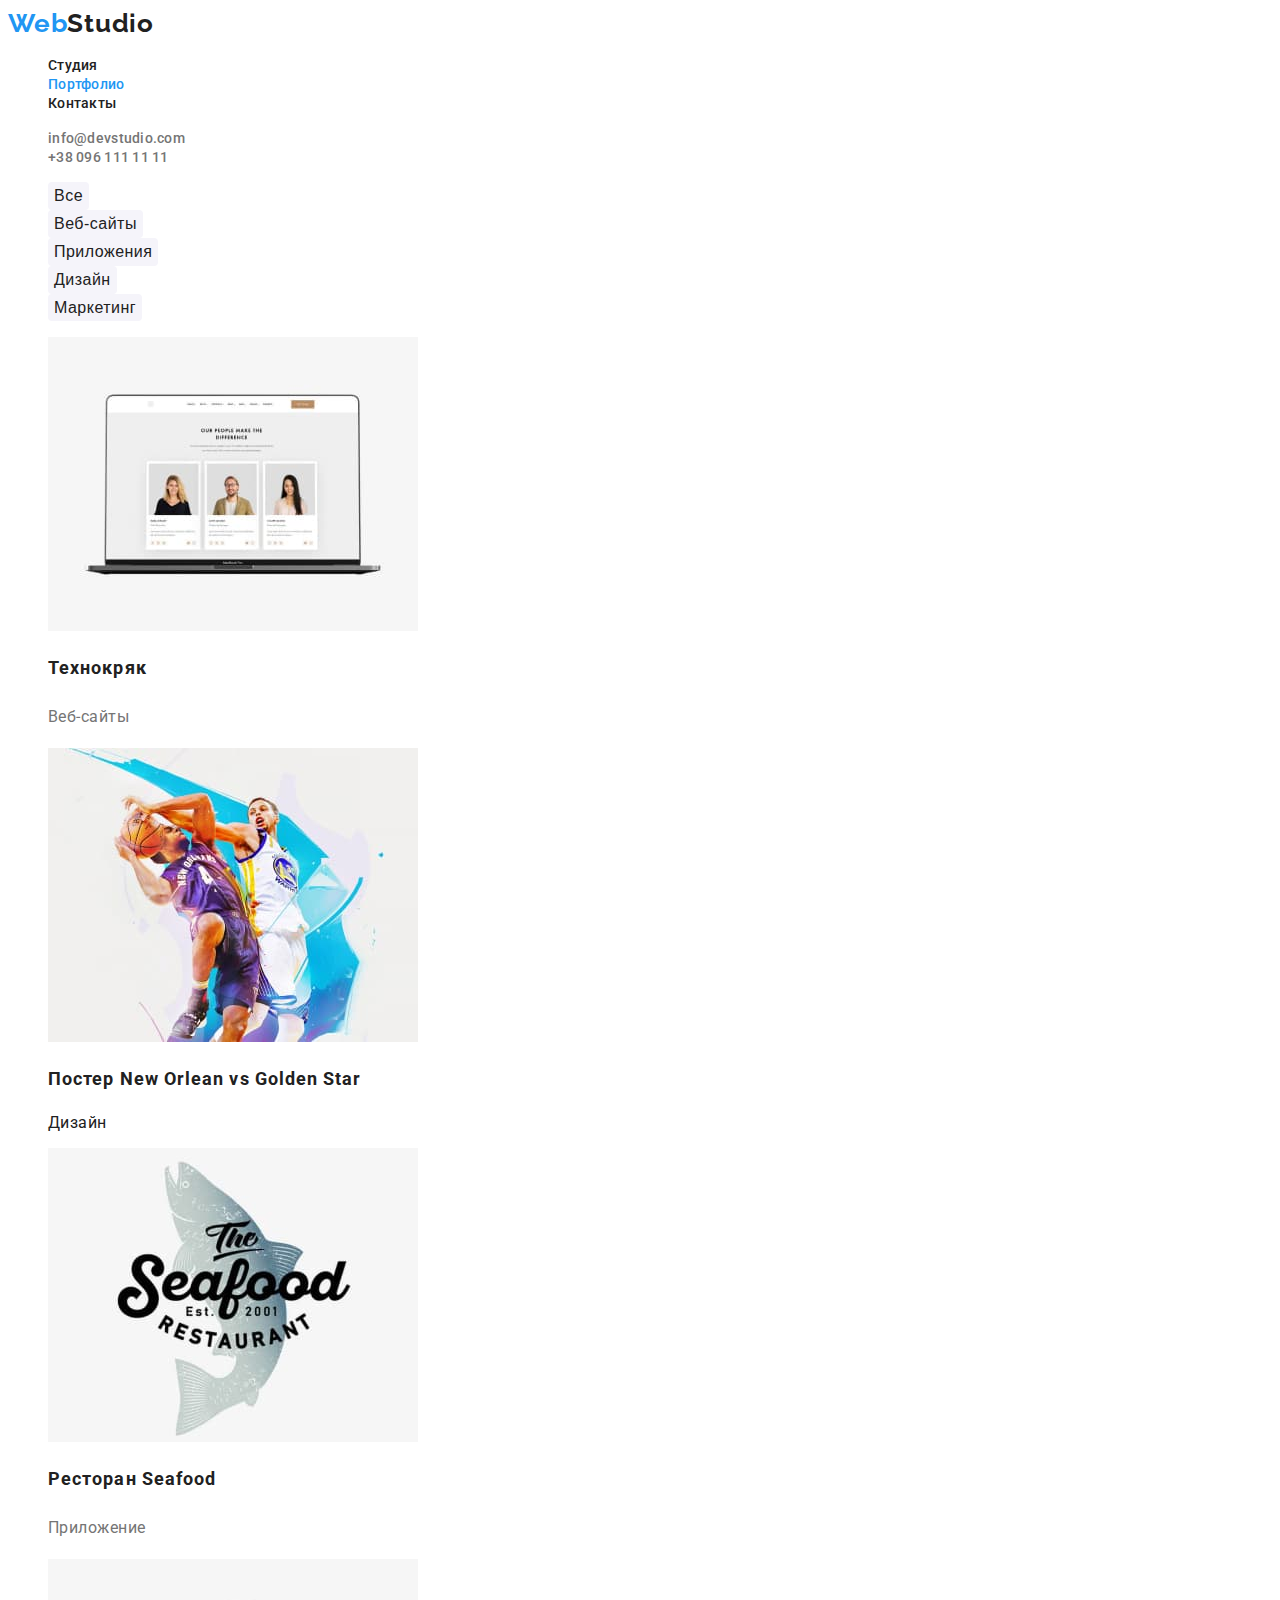
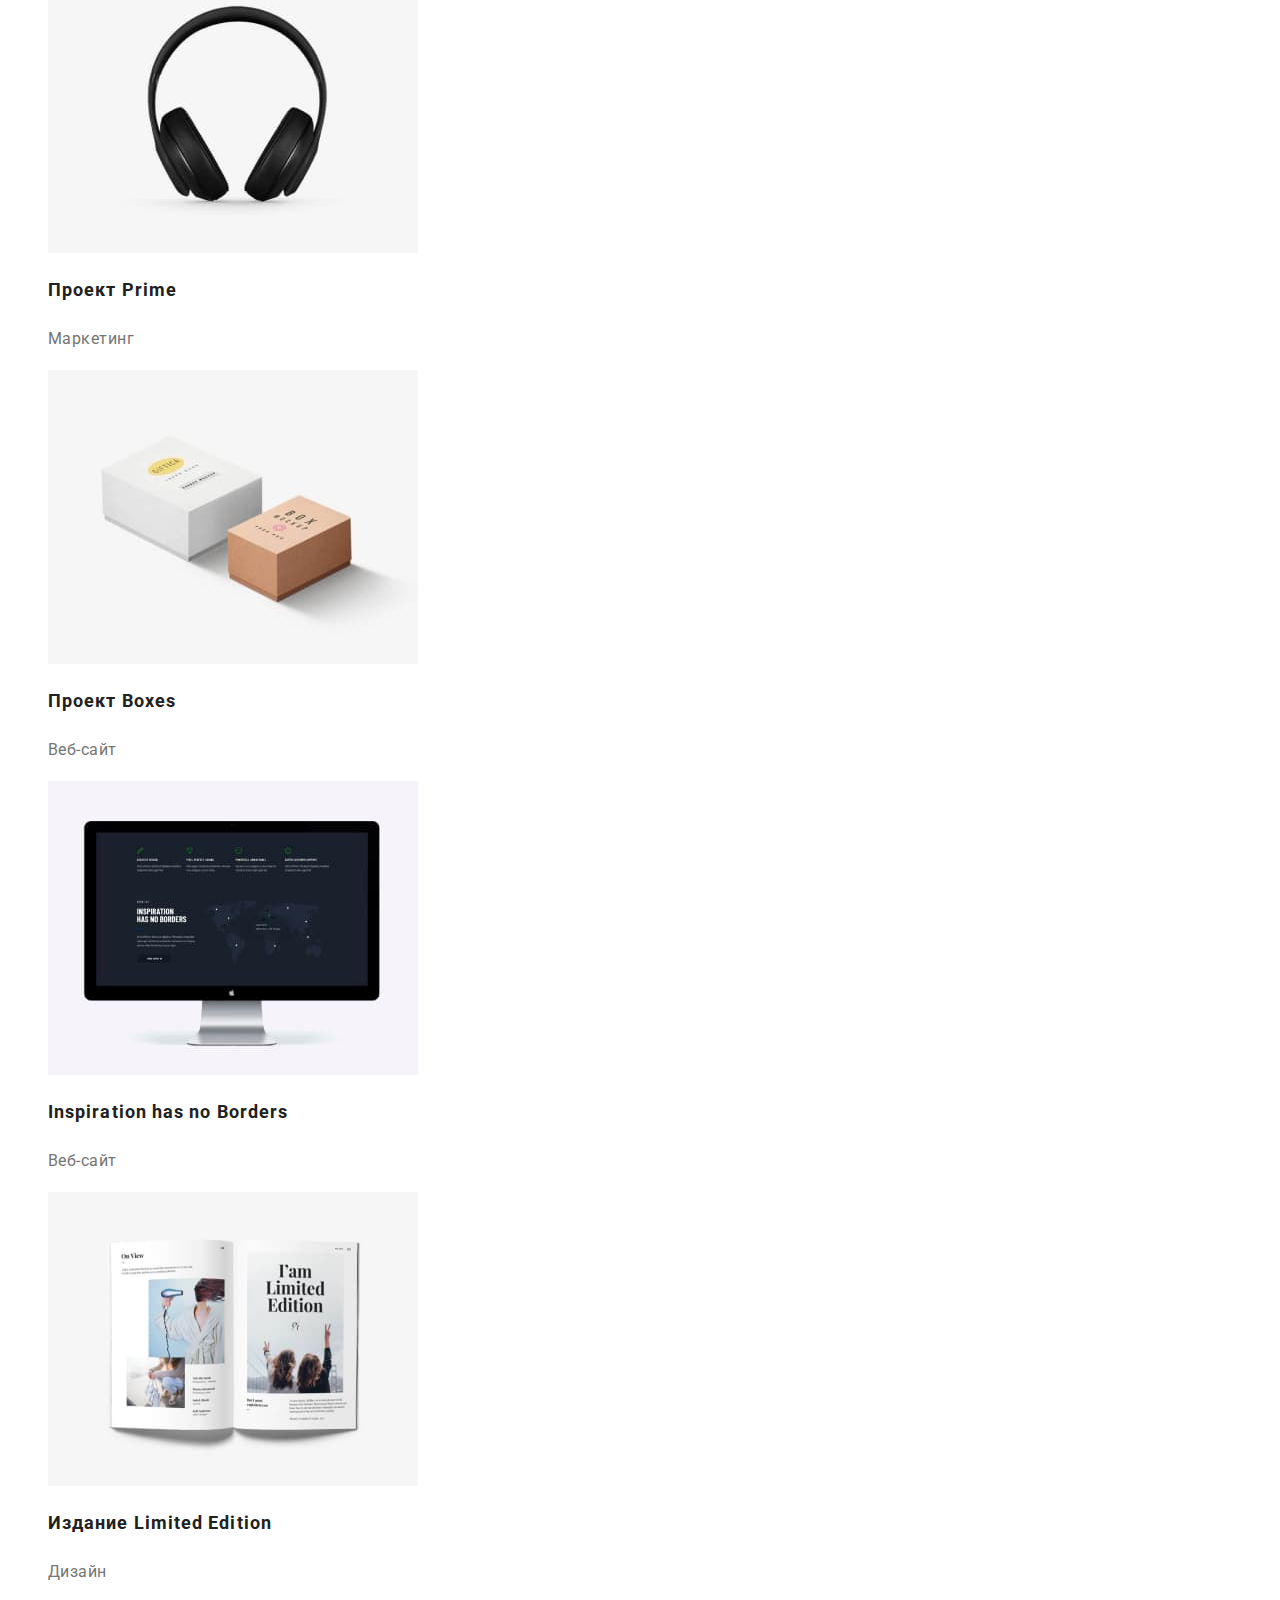
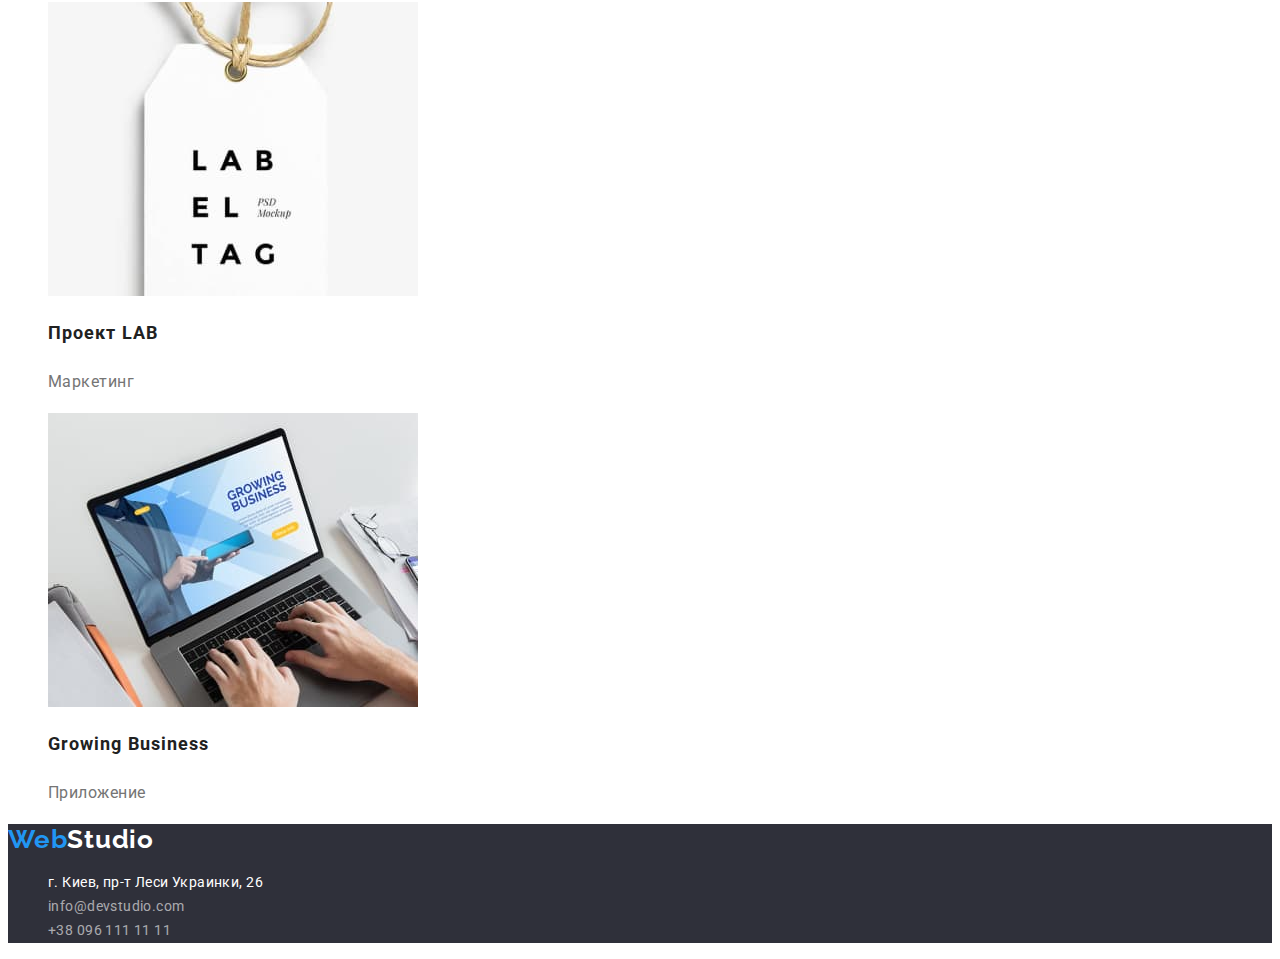
==== portfolio.html @ 868bdbf0 "made a clone" ====
<!DOCTYPE html>
<html lang="ru">
  <head>
    <meta charset="UTF-8" />
    <meta http-equiv="X-UA-Compatible" content="IE=edge" />
    <meta name="viewport" content="width=device-width, initial-scale=1.0" />
    <title>Document</title>
    <link rel="preconnect" href="https://fonts.googleapis.com" />
    <link rel="preconnect" href="https://fonts.gstatic.com" crossorigin />
    <link
      href="https://fonts.googleapis.com/css2?family=Raleway:wght@700&family=Roboto:wght@400;500;700;900&display=swap"
      rel="stylesheet"
    />
    <link rel="stylesheet" href="./css/styles.css" />
  </head>
  <body>
    <!--Шапка сайта-->
    <header class="page-header">
      <nav>
        <a href="./" class="logo" lang="en"
          >Web<span class="accent-logo">Studio</span></a
        >
        <ul class="site-nav list">
          <li>
            <a href="./" class="link">Студия</a>
          </li>
          <li>
            <a href="./portfolio.html" class="link current">Портфолио</a>
          </li>
          <li>
            <a href="./" class="link">Контакты</a>
          </li>
        </ul>
      </nav>
      <ul class="list contact-details">
        <li>
          <a href="maito:info@devstudio.com" class="link">info@devstudio.com</a>
        </li>
        <li>
          <a href="tel:+380961111111" class="link">+38 096 111 11 11</a>
        </li>
      </ul>
    </header>
    <main>
      <!-- Фильтр -->
      <section class="projects">
        <h1 class="visually-hidden">Примеры наших проектов</h1>
        <ul class="filter list">
          <li><button type="button" class="button-filter">Все</button></li>
          <li>
            <button type="button" class="button-filter">Веб-сайты</button>
          </li>
          <li>
            <button type="button" class="button-filter">Приложения</button>
          </li>
          <li><button type="button" class="button-filter">Дизайн</button></li>
          <li>
            <button type="button" class="button-filter">Маркетинг</button>
          </li>
        </ul>
        <!-- Пример проектов -->
        <ul class="sample-projects list">
          <li>
            <img
              src="./images/img7.jpg"
              alt="Технокряк"
              width="370"
              height="294"
            />
            <h2 class="title-projects">Технокряк</h2>
            <p class="all-sites">Веб-сайты</p>
          </li>
          <li>
            <img
              src="./images/img8.jpg"
              alt="Постер New Orlean vs Golden Star"
              width="370"
              height="294"
            />
            <h2 class="title-projects">Постер New Orlean vs Golden Star</h2>
            <p class="all-sitest">Дизайн</p>
          </li>
          <li>
            <img
              src="./images/img9.jpg"
              alt="Ресторан Seafood"
              width="370"
              height="294"
            />
            <h2 class="title-projects">Ресторан Seafood</h2>
            <p class="all-sites">Приложение</p>
          </li>
          <li>
            <img
              src="./images/img10.jpg"
              alt="Проект Prime"
              width="370"
              height="294"
            />
            <h2 class="title-projects">Проект Prime</h2>
            <p class="all-sites">Маркетинг</p>
          </li>
          <li>
            <img
              src="./images/img11.jpg"
              alt="Проект Boxes"
              width="370"
              height="294"
            />
            <h2 class="title-projects">Проект Boxes</h2>
            <p class="all-sites">Веб-сайт</p>
          </li>
          <li>
            <img
              src="./images/img12.jpg"
              alt="Inspiration has no Borders"
              width="370"
              height="294"
            />
            <h2 class="title-projects">Inspiration has no Borders</h2>
            <p class="all-sites">Веб-сайт</p>
          </li>
          <li>
            <img
              src="./images/img13.jpg"
              alt="Издание Limited Edition"
              width="370"
              height="294"
            />
            <h2 class="title-projects">Издание Limited Edition</h2>
            <p class="all-sites">Дизайн</p>
          </li>
          <li>
            <img
              src="./images/img14.jpg"
              alt="Проект LAB"
              width="370"
              height="294"
            />
            <h2 class="title-projects">Проект LAB</h2>
            <p class="all-sites">Маркетинг</p>
          </li>
          <li>
            <img
              src="./images/img15.jpg"
              alt="Growing Business"
              width="370"
              height="294"
            />
            <h2 class="title-projects">Growing Business</h2>
            <p class="all-sites">Приложение</p>
          </li>
        </ul>
      </section>
    </main>
    <!--Подвал страницы-->
    <footer class="footer">
      <a href="./" class="logo" lang="en"
        >Web<span class="footer-logo">Studio</span></a
      >
      <address>
        <ul class="list">
          <li class="address-footer">г. Киев, пр-т Леси Украинки, 26</li>
          <li>
            <a class="link contact-footer" href="maito:info@devstudio.com"
              >info@devstudio.com</a
            >
          </li>
          <li>
            <a class="link contact-footer" href="tel:+380961111111"
              >+38 096 111 11 11</a
            >
          </li>
        </ul>
      </address>
    </footer>
  </body>
</html>
---- css/styles.css ----
:root {
  --title-text-color: #212121;
  --primary-text-color: #757575;
  --accent-color: #2196f3;
  --primary-white-color: #ffffff;
  --second-background-color: #f5f4fa;
  --hero-footer-color: #2f303a;
  --button-primary-focus: #188ce8
}

body {
  background-color: var(--primary-white-color);
  color: var(--title-text-color);
  font: optional; 14px;

  font-family: Roboto, sans-serif;
  letter-spacing: 0.03em;
}

.list {
  list-style: none;
}

.link {
  text-decoration: none;
}
/* logo */

.logo {
  text-decoration: none;
  font-family: Raleway, sans-serif;
  font-weight: 700;
  font-size: 26px;
  line-height: 1.19;
  letter-spacing: 0.03em;
  color: var(--accent-color);
}

.accent-logo {
  color: var(--title-text-color);
}

.footer-logo {
  color: var(--primary-white-color);
}

/* site-nav */

.site-nav .link {
  color: var(--title-text-color);
  font-weight: 500;
  font-size: 14px;
  line-height: 1.14;
  letter-spacing: 0.02em;
}
.site-nav .link:hover,
.site-nav .link:focus {
  color: var(--accent-color);
}
.site-nav .link.current {
  color: var(--accent-color);
}

.contact-details .link {
  color: var(--primary-text-color);
  font-weight: 500;
  font-size: 14px;
  line-height: 1.14;
  letter-spacing: 0.02em;
}

.contact-details .link:hover,
.contact-details .link:focus {
  color: var(--accent-color);
}

/* hero */

.hero {
  background-color: var(--hero-footer-color);
}


.button.primary {
  color: var(--primary-white-color);
  background-color: var(--accent-color);
  font-weight: 700;
  font-size: 16px;
  line-height: 1.87;
  letter-spacing: 0.06em;
  cursor: pointer;
  border: 0;
}

.button.primary:focus,
.button.primary:hover {
  background-color:var(--button-primary-focus);
  color:var(--primary-white-color);
}

.hero-title {
  color: var(--primary-white-color);
  font-weight: 900;
  font-size: 44px;
  line-height: 1.36;
  text-align: center;
  letter-spacing: 0.06em;
}

/* advantage */

.visually-hidden {
  position: absolute;
  width: 1px;
  height: 1px;
  padding: 0;
  margin: -1px;
  overflow: hidden;
  clip: rect(0, 0, 0, 0);
  white-space: nowrap;
  border: 0;
}

.advantage-title {
  color: var(--title-text-color);
  font-weight: 700;
  font-size: 14px;
  line-height: 1.14;
  letter-spacing: 0.03em;
}
.plain-text {
  color: var(--primary-text-color);
  font-weight: 400;
  font-size: 14px;
  line-height: 1.71;
  letter-spacing: 0.03em;
}

.profession {
  font-weight: 400;
font-size: 16px;
line-height: 1.18;
letter-spacing: 0.03em;
color:var(--primary-text-color);
}

.all-sites {
  font-weight: 400;
font-size: 16px;
line-height: 1.87;
letter-spacing: 0.03em;
color:var(--primary-text-color);
}

/* work-examples */
.work-examples {
  color: var(--title-text-color);
  font-weight: 700;
  font-size: 36px;
  line-height: 1.16;
  text-align: center;
  letter-spacing: 0.03em;
}

/* our team */

.section-team {
  background-color: var(--second-background-color);
}

.team {
  color: var(--title-text-color);
  font-weight: 700;
  font-size: 36px;
  line-height: 1.16;
  text-align: center;
  letter-spacing: 0.03em;
}

.team-title {
  color: var(--title-text-color);
  font-weight: 500;
  font-size: 16px;
  line-height: 1.18;
  letter-spacing: 0.03em;
}

/* footer */

.footer {
  background-color: var(--hero-footer-color);
}

.address-footer {
  color: var(--primary-white-color);
  font-style: normal;
  font-weight: 400;
  font-size: 14px;
  line-height: 1.71;
  letter-spacing: 0.03em;
}

.contact-footer {
  font-style: normal;
  font-weight: 400;
  font-size: 14px;
  line-height: 1.71;
  letter-spacing: 0.03em;
  color: rgba(255, 255, 255, 0.6);
}

/* portfolio.html */

/* filter */

.button-filter {
  background: var(--second-background-color);
  border-radius: 4px;
  font-weight: 500;
  font-size: 16px;
  line-height: 1.62;
  letter-spacing: 0.03em;
  color: var(--title-text-color);
  cursor: pointer;
  border: 0;
}

.button-filter:hover,
.button-filter:focus {
  background-color: var(--accent-color);
  color: var(--primary-white-color);
}

/* sample projects */

.title-projects {
  font-weight: 700;
  font-size: 18px;
  line-height: 2;
  letter-spacing: 0.06em;
  color: var(--title-text-color);
}
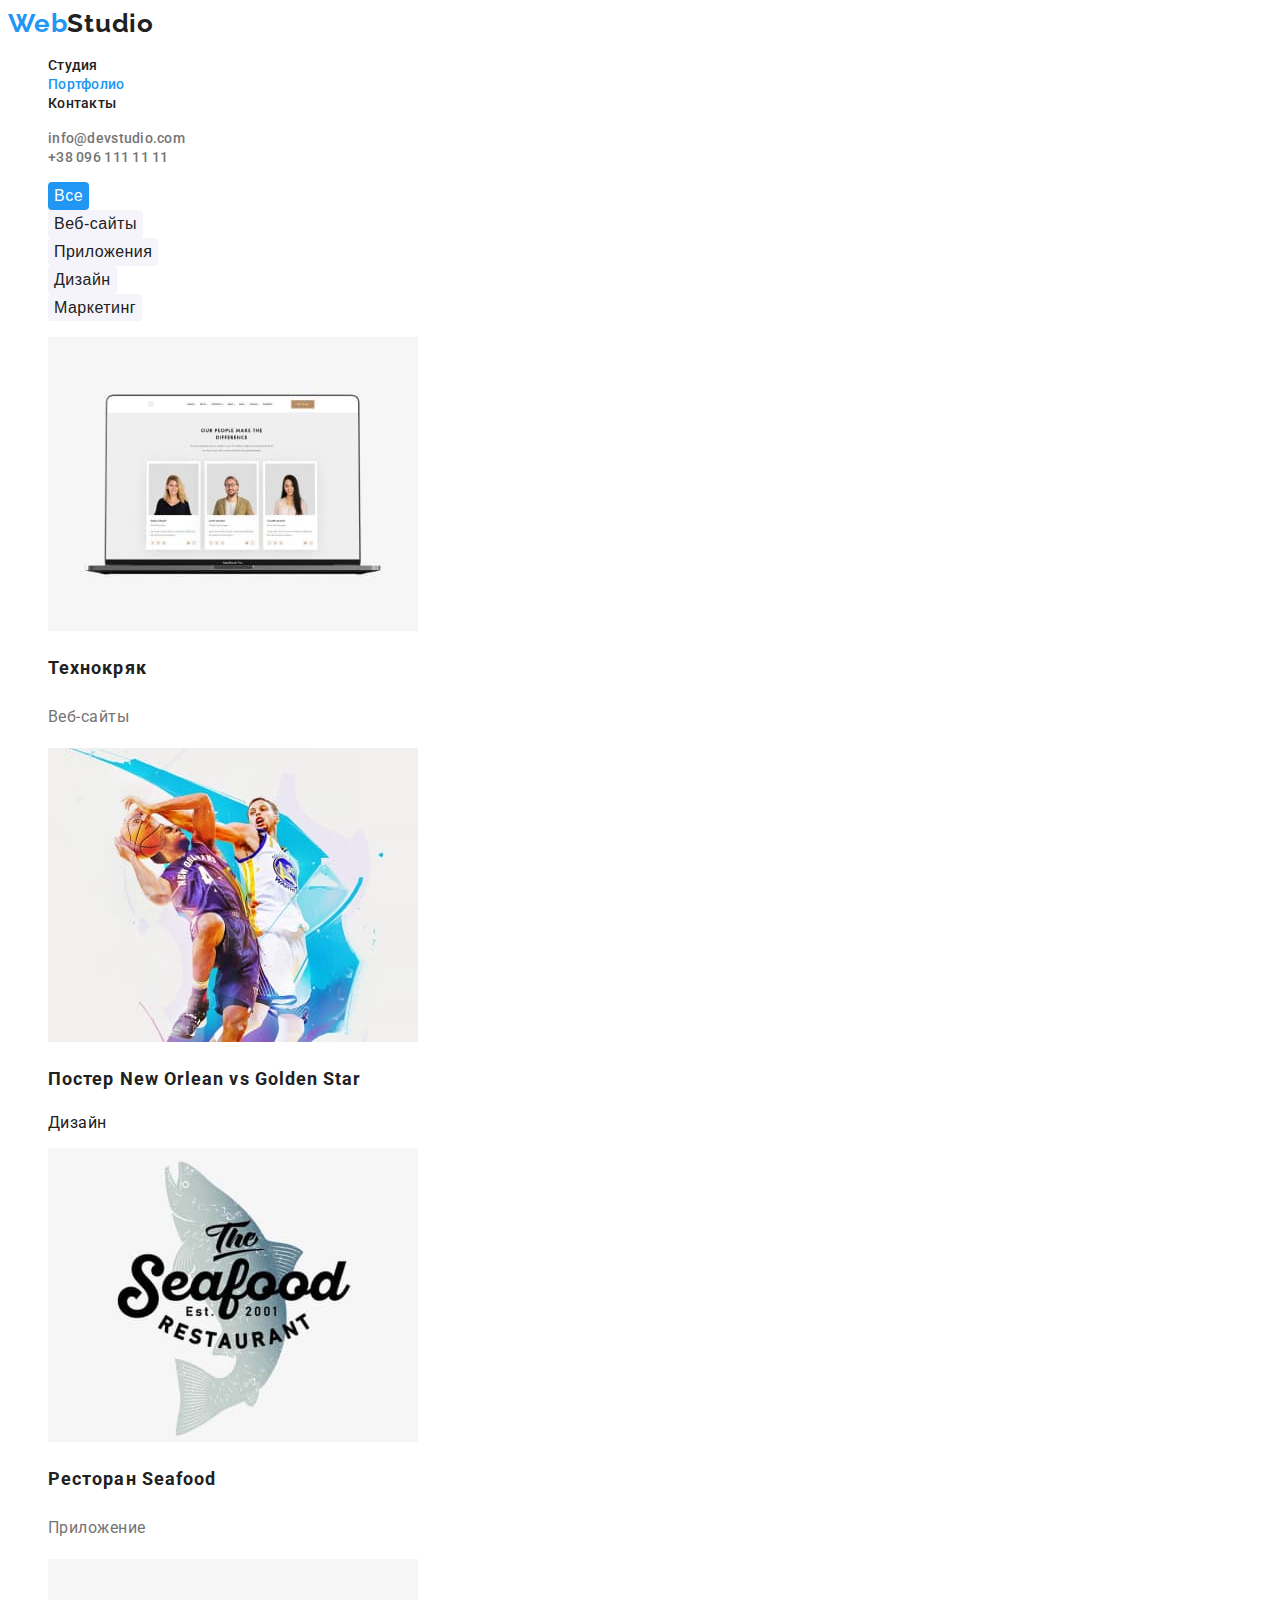
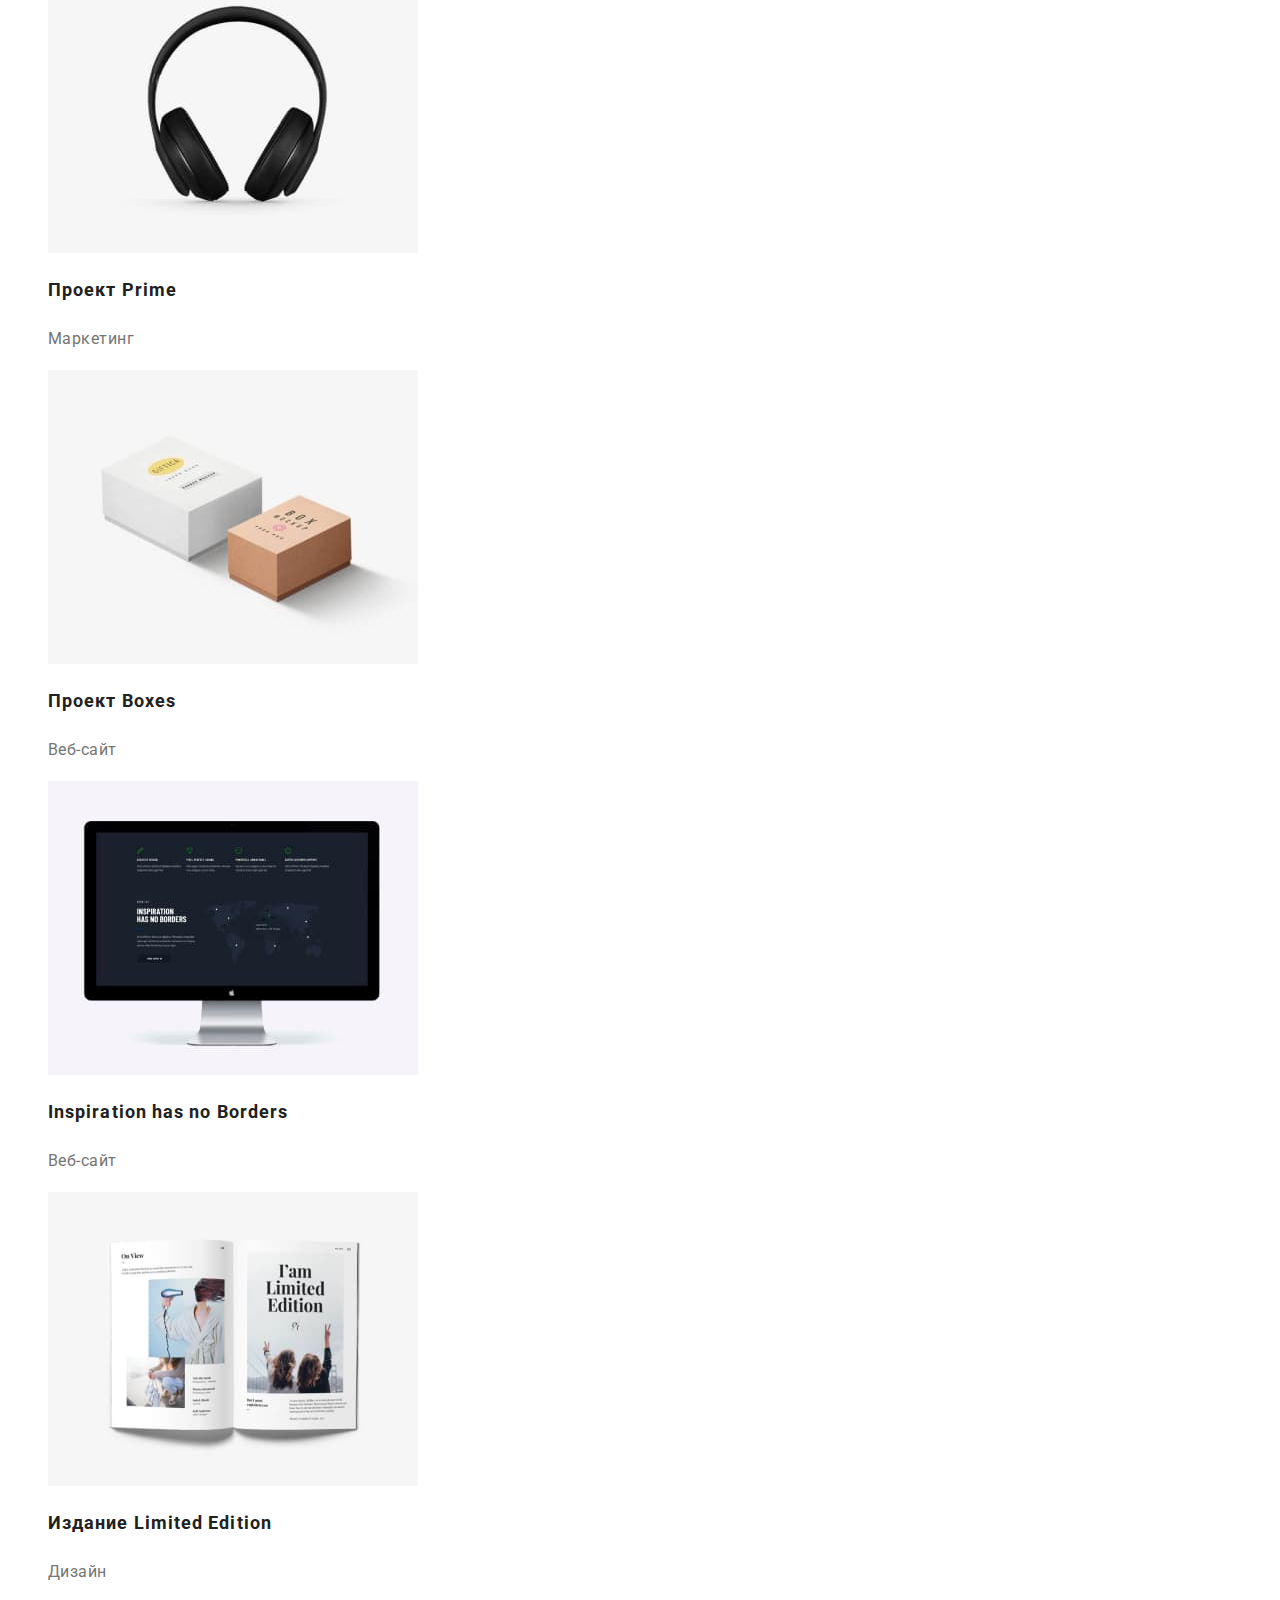
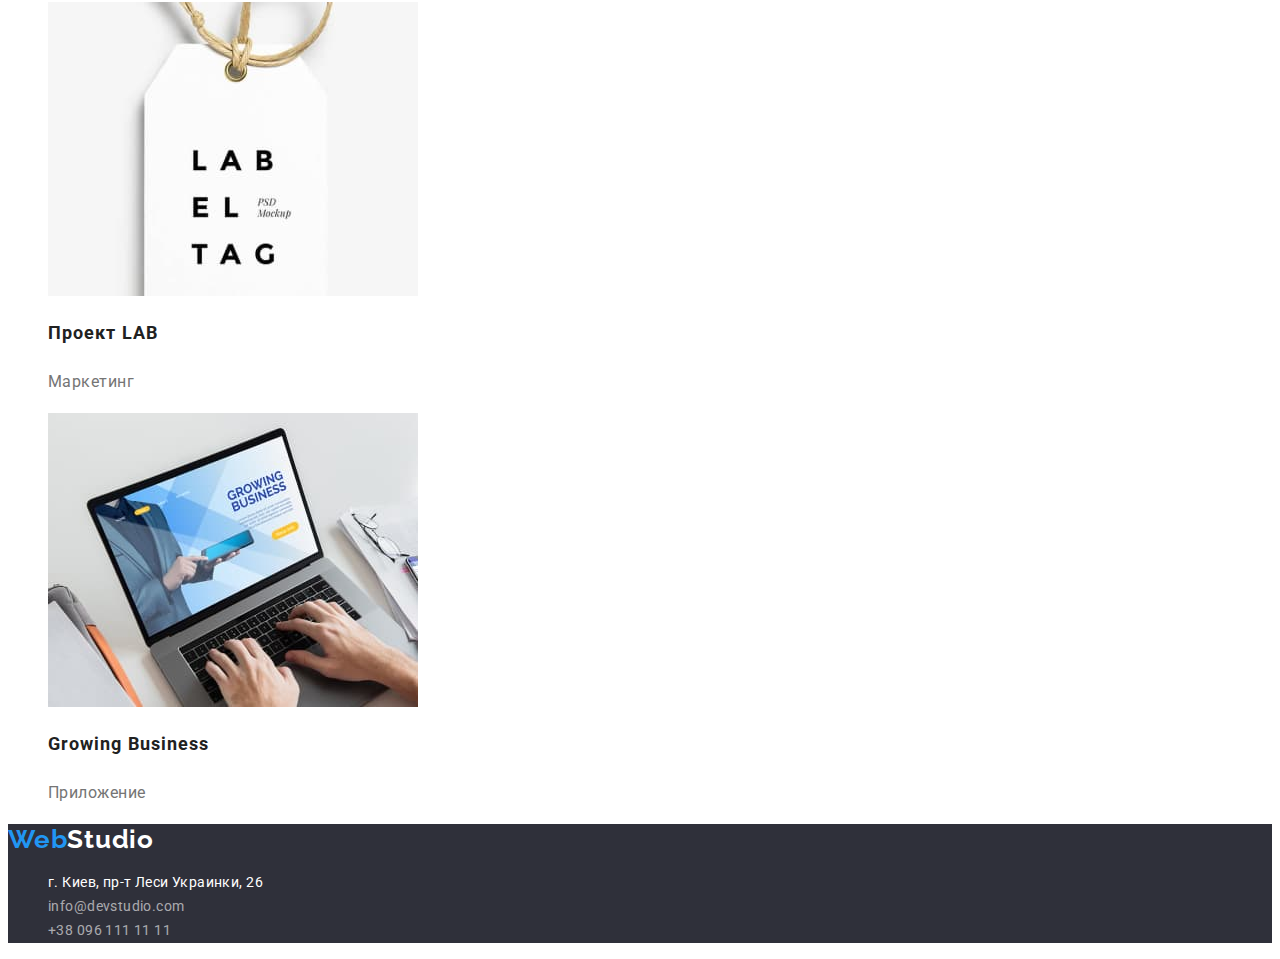
==== commit 433baa80: "added - .button-filter.current" ====
--- a/portfolio.html
+++ b/portfolio.html
@@ -46,7 +46,9 @@
       <section class="projects">
         <h1 class="visually-hidden">Примеры наших проектов</h1>
         <ul class="filter list">
-          <li><button type="button" class="button-filter">Все</button></li>
+          <li>
+            <button type="button" class="button-filter current">Все</button>
+          </li>
           <li>
             <button type="button" class="button-filter">Веб-сайты</button>
           </li>
--- a/css/styles.css
+++ b/css/styles.css
@@ -225,6 +225,7 @@
   border: 0;
 }
 
+.button-filter.current,
 .button-filter:hover,
 .button-filter:focus {
   background-color: var(--accent-color);
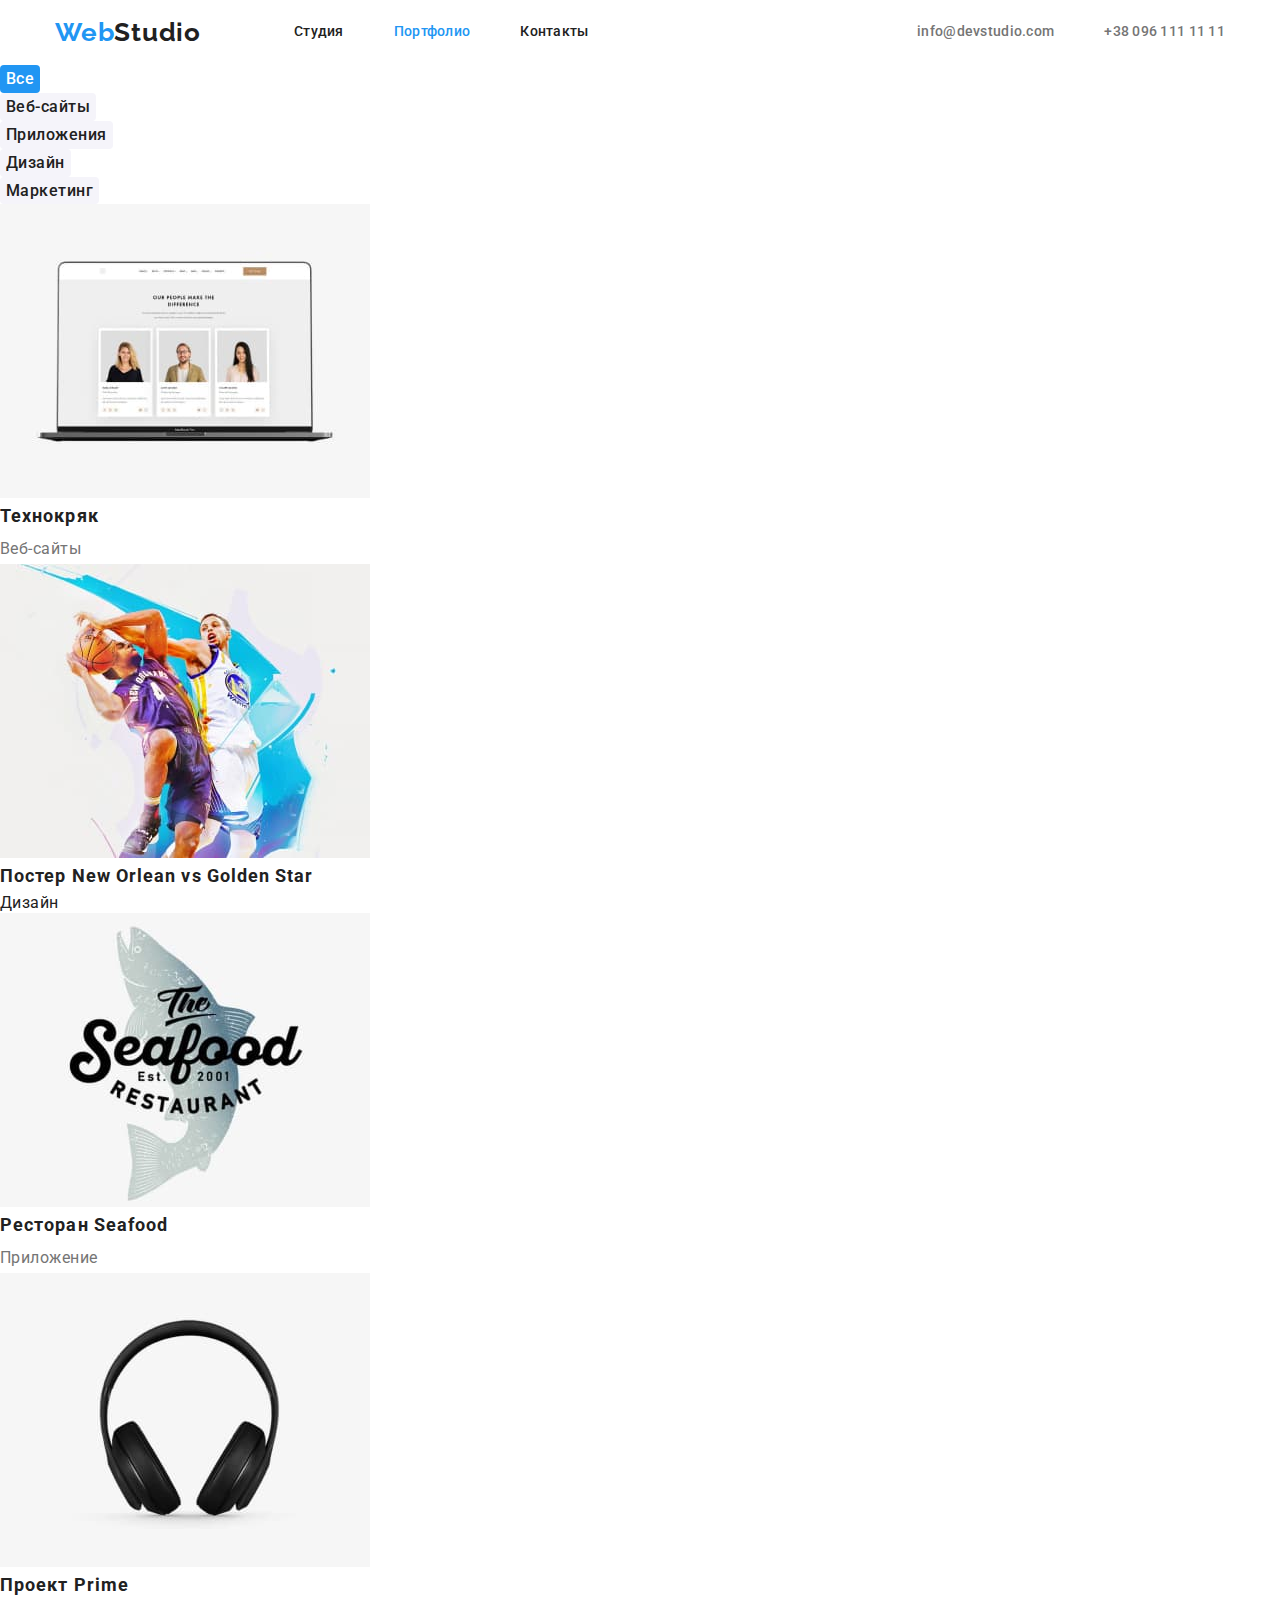
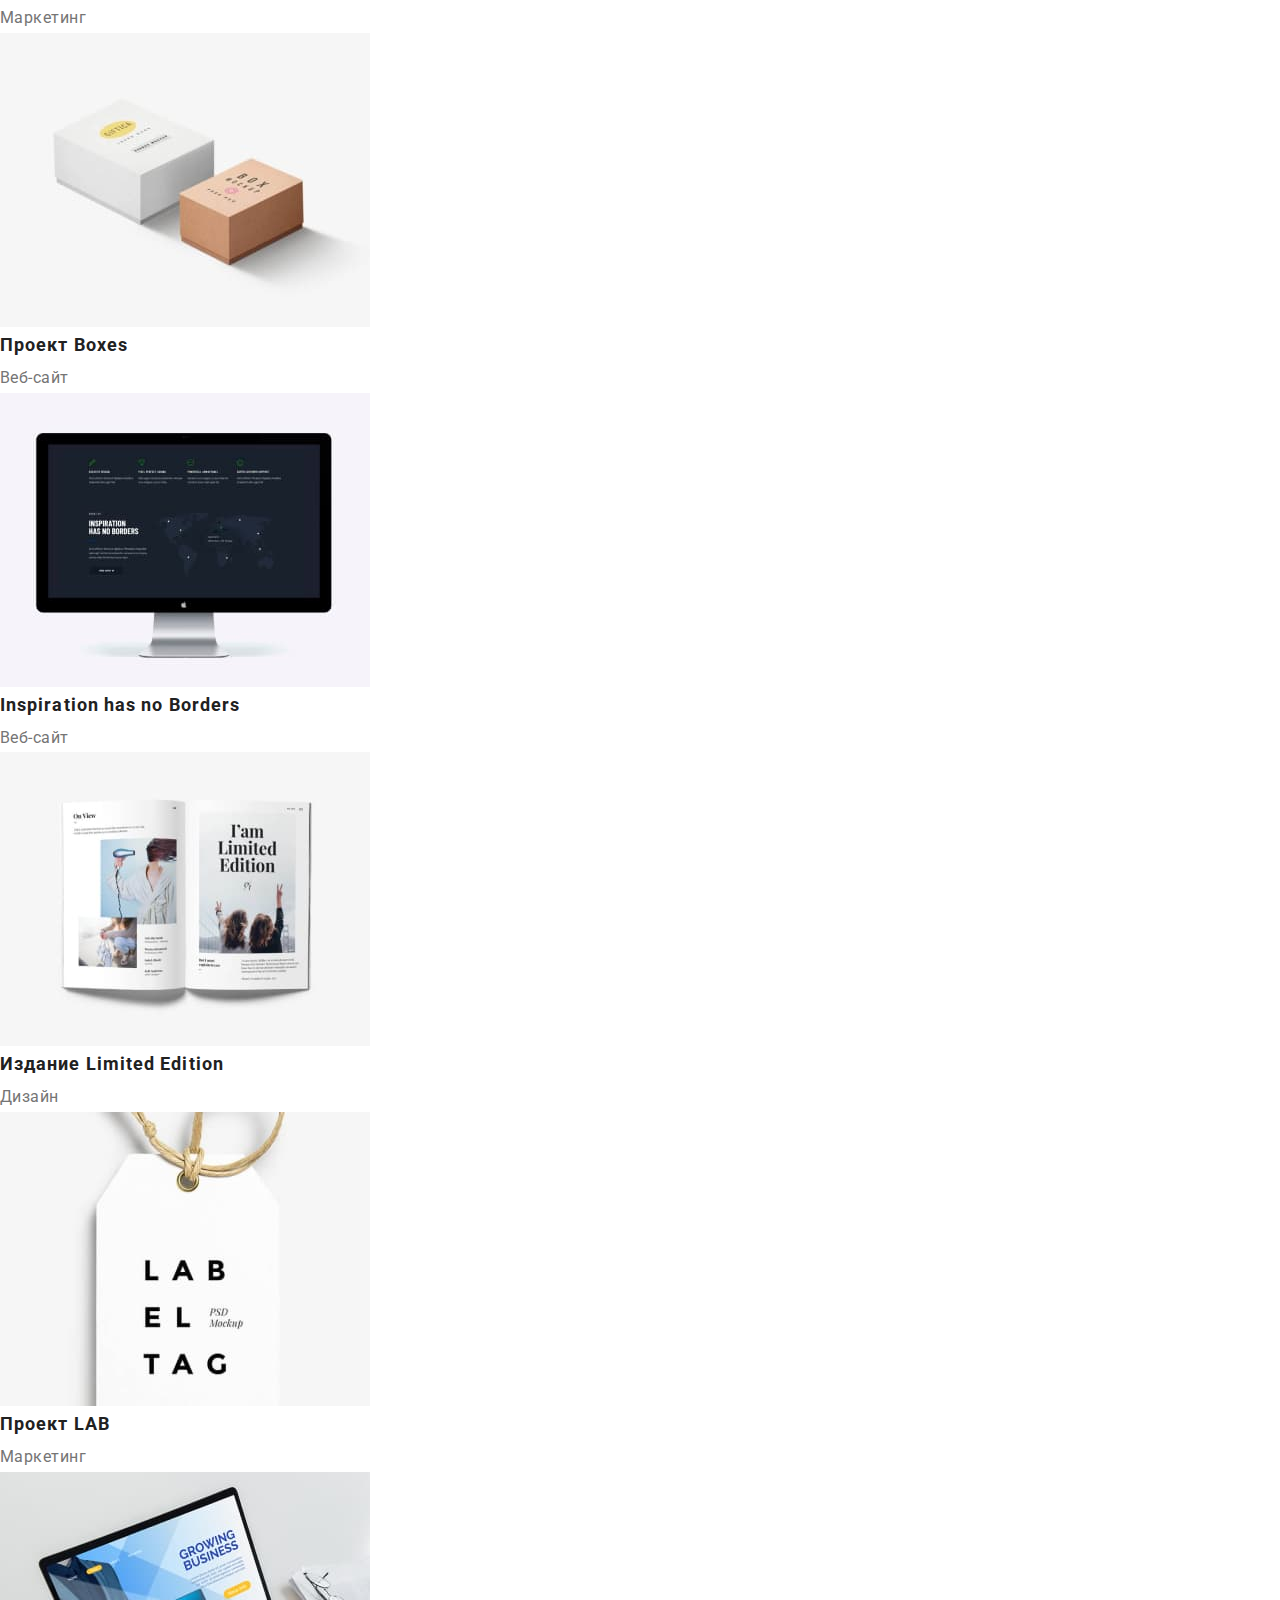
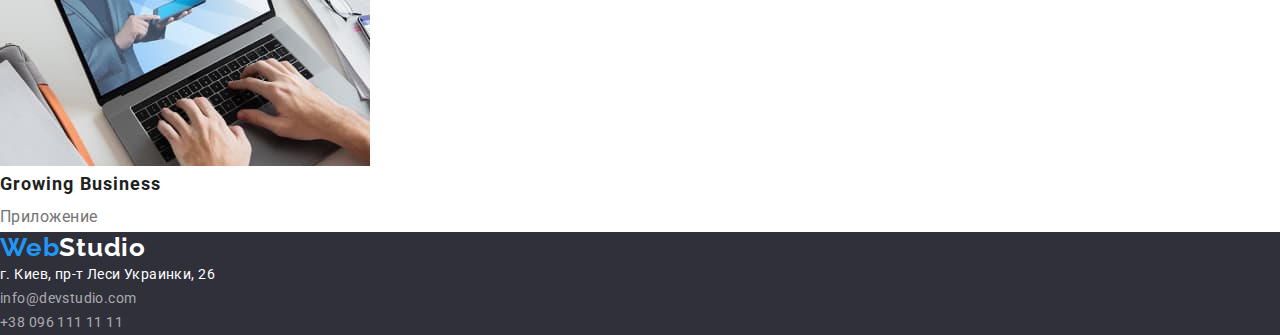
==== commit c7abd217: "making a footer" ====
--- a/portfolio.html
+++ b/portfolio.html
@@ -11,35 +11,47 @@
       href="https://fonts.googleapis.com/css2?family=Raleway:wght@700&family=Roboto:wght@400;500;700;900&display=swap"
       rel="stylesheet"
     />
+    <link
+      rel="stylesheet"
+      href="https://cdn.jsdelivr.net/npm/modern-normalize@1.1.0/modern-normalize.min.css"
+    />
     <link rel="stylesheet" href="./css/styles.css" />
   </head>
   <body>
     <!--Шапка сайта-->
     <header class="page-header">
-      <nav>
-        <a href="./" class="logo" lang="en"
-          >Web<span class="accent-logo">Studio</span></a
-        >
-        <ul class="site-nav list">
+      <div class="container page-header-container">
+        <nav class="page-nav">
+          <a href="./" class="logo" lang="en"
+            >Web<span class="accent-logo">Studio</span></a
+          >
+          <ul class="site-nav list">
+            <li class="menu-item">
+              <a class="menu-link link" href="./">Студия</a>
+            </li>
+            <li class="menu-item">
+              <a class="menu-link link current" href="./portfolio.html"
+                >Портфолио</a
+              >
+            </li>
+            <li class="menu-item">
+              <a class="menu-link link" href="./">Контакты</a>
+            </li>
+          </ul>
+        </nav>
+        <ul class="list contact-details">
           <li>
-            <a href="./" class="link">Студия</a>
+            <a class="link mail-header" href="maito:info@devstudio.com"
+              >info@devstudio.com</a
+            >
           </li>
           <li>
-            <a href="./portfolio.html" class="link current">Портфолио</a>
-          </li>
-          <li>
-            <a href="./" class="link">Контакты</a>
+            <a class="link phone-header" href="tel:+380961111111"
+              >+38 096 111 11 11</a
+            >
           </li>
         </ul>
-      </nav>
-      <ul class="list contact-details">
-        <li>
-          <a href="maito:info@devstudio.com" class="link">info@devstudio.com</a>
-        </li>
-        <li>
-          <a href="tel:+380961111111" class="link">+38 096 111 11 11</a>
-        </li>
-      </ul>
+      </div>
     </header>
     <main>
       <!-- Фильтр -->
--- a/css/styles.css
+++ b/css/styles.css
@@ -17,6 +17,22 @@
   letter-spacing: 0.03em;
 }
 
+h1, h2,
+h3, h4, p {
+  margin-top: 0;
+  margin-bottom: 0;
+}
+
+ul {
+  margin-top: 0;
+  margin-bottom: 0;
+  padding-left: 0;
+}
+
+img {
+  display: block;
+}
+
 .list {
   list-style: none;
 }
@@ -24,6 +40,20 @@
 .link {
   text-decoration: none;
 }
+
+.container {
+  width: 1200px;
+  margin-left: auto;
+  margin-right: auto;
+  padding-left: 15px;
+  padding-right: 15px;
+}
+
+.section {
+  padding-top: 94px;
+  padding-bottom: 94px;
+}
+
 /* logo */
 
 .logo {
@@ -34,6 +64,7 @@
   line-height: 1.19;
   letter-spacing: 0.03em;
   color: var(--accent-color);
+  margin-right: 93px;
 }
 
 .accent-logo {
@@ -45,6 +76,21 @@
 }
 
 /* site-nav */
+
+.page-header-container {
+display: flex;
+align-items: center;
+}
+
+.page-nav {
+  display: flex;
+  align-items: center;
+}
+
+.site-nav {
+  display: flex;
+  align-items: center;
+}
 
 .site-nav .link {
   color: var(--title-text-color);
@@ -61,6 +107,24 @@
   color: var(--accent-color);
 }
 
+.menu-link {
+padding-top: 24px;
+padding-bottom: 25px;
+padding-left: 0;
+padding-right: 0;
+display: block;
+}
+
+.menu-item:not(:last-child){
+  margin-right: 50px;
+}
+
+.contact-details {
+  display: flex;
+  align-items: center;
+  margin-left: auto;
+}
+
 .contact-details .link {
   color: var(--primary-text-color);
   font-weight: 500;
@@ -74,12 +138,32 @@
   color: var(--accent-color);
 }
 
+.mail-header {
+margin-right: 50px;
+margin-left: auto;
+padding-top: 24px;
+padding-bottom: 25px;
+padding-left: 0;
+padding-right: 0;
+display: block;
+}
+
+.phone-header {
+padding-top: 24px;
+padding-bottom: 25px;
+padding-left: 0;
+padding-right: 0;
+display: block;
+}
+
 /* hero */
 
 .hero {
   background-color: var(--hero-footer-color);
-}
-
+  max-width: 1600px;
+  padding: 200px 0;
+  margin: 0 auto;
+}
 
 .button.primary {
   color: var(--primary-white-color);
@@ -90,6 +174,10 @@
   letter-spacing: 0.06em;
   cursor: pointer;
   border: 0;
+  border-radius: 4px;
+  padding: 12px 32px;
+  display: block;
+  margin: 0 auto;
 }
 
 .button.primary:focus,
@@ -101,6 +189,9 @@
 .hero-title {
   color: var(--primary-white-color);
   font-weight: 900;
+  max-width: 696px;
+  margin: 0 auto;
+  margin-bottom: 30px;
   font-size: 44px;
   line-height: 1.36;
   text-align: center;
@@ -121,12 +212,18 @@
   border: 0;
 }
 
+.list-advantage {
+  display: flex;
+  gap: 30px;
+}
+
 .advantage-title {
   color: var(--title-text-color);
   font-weight: 700;
   font-size: 14px;
   line-height: 1.14;
   letter-spacing: 0.03em;
+  margin-bottom: 10px;
 }
 .plain-text {
   color: var(--primary-text-color);
@@ -153,6 +250,7 @@
 }
 
 /* work-examples */
+
 .work-examples {
   color: var(--title-text-color);
   font-weight: 700;
@@ -160,6 +258,12 @@
   line-height: 1.16;
   text-align: center;
   letter-spacing: 0.03em;
+  margin-bottom: 50px;
+}
+
+.list-work-examples {
+  display: flex;
+  gap: 30px;
 }
 
 /* our team */
@@ -168,6 +272,11 @@
   background-color: var(--second-background-color);
 }
 
+.list-team {
+  display: flex;
+  gap: 30px;
+}
+
 .team {
   color: var(--title-text-color);
   font-weight: 700;
@@ -175,6 +284,7 @@
   line-height: 1.16;
   text-align: center;
   letter-spacing: 0.03em;
+  margin-bottom: 50px;
 }
 
 .team-title {
@@ -183,12 +293,27 @@
   font-size: 16px;
   line-height: 1.18;
   letter-spacing: 0.03em;
+  text-align: center;
+  margin-bottom: 10px;
+  margin-top: 30px;
+}
+
+.profession {
+  margin-bottom: 30px;
+  text-align: center;
 }
 
 /* footer */
 
 .footer {
   background-color: var(--hero-footer-color);
+}
+
+.logo-footer {
+  display: block;
+  padding-top: 60px;
+  margin-bottom: 20px;
+  width: 145px;
 }
 
 .address-footer {
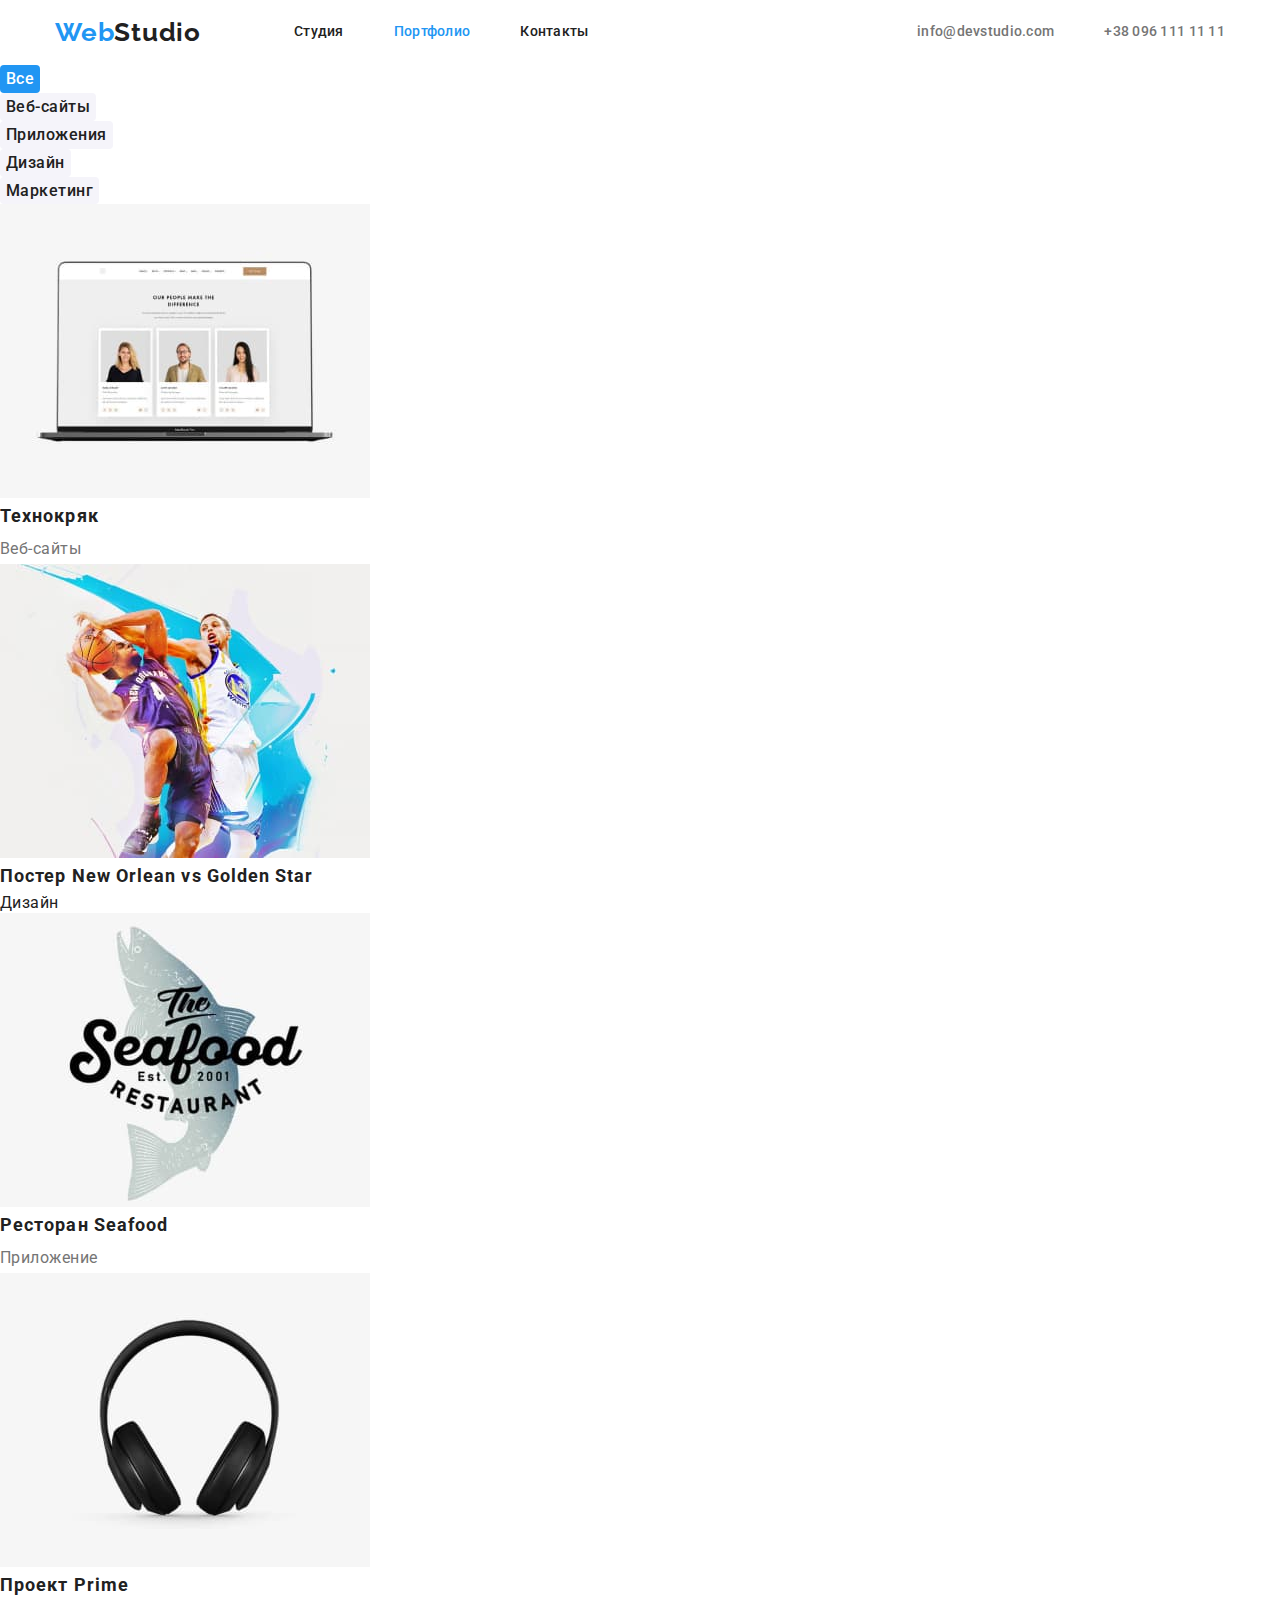
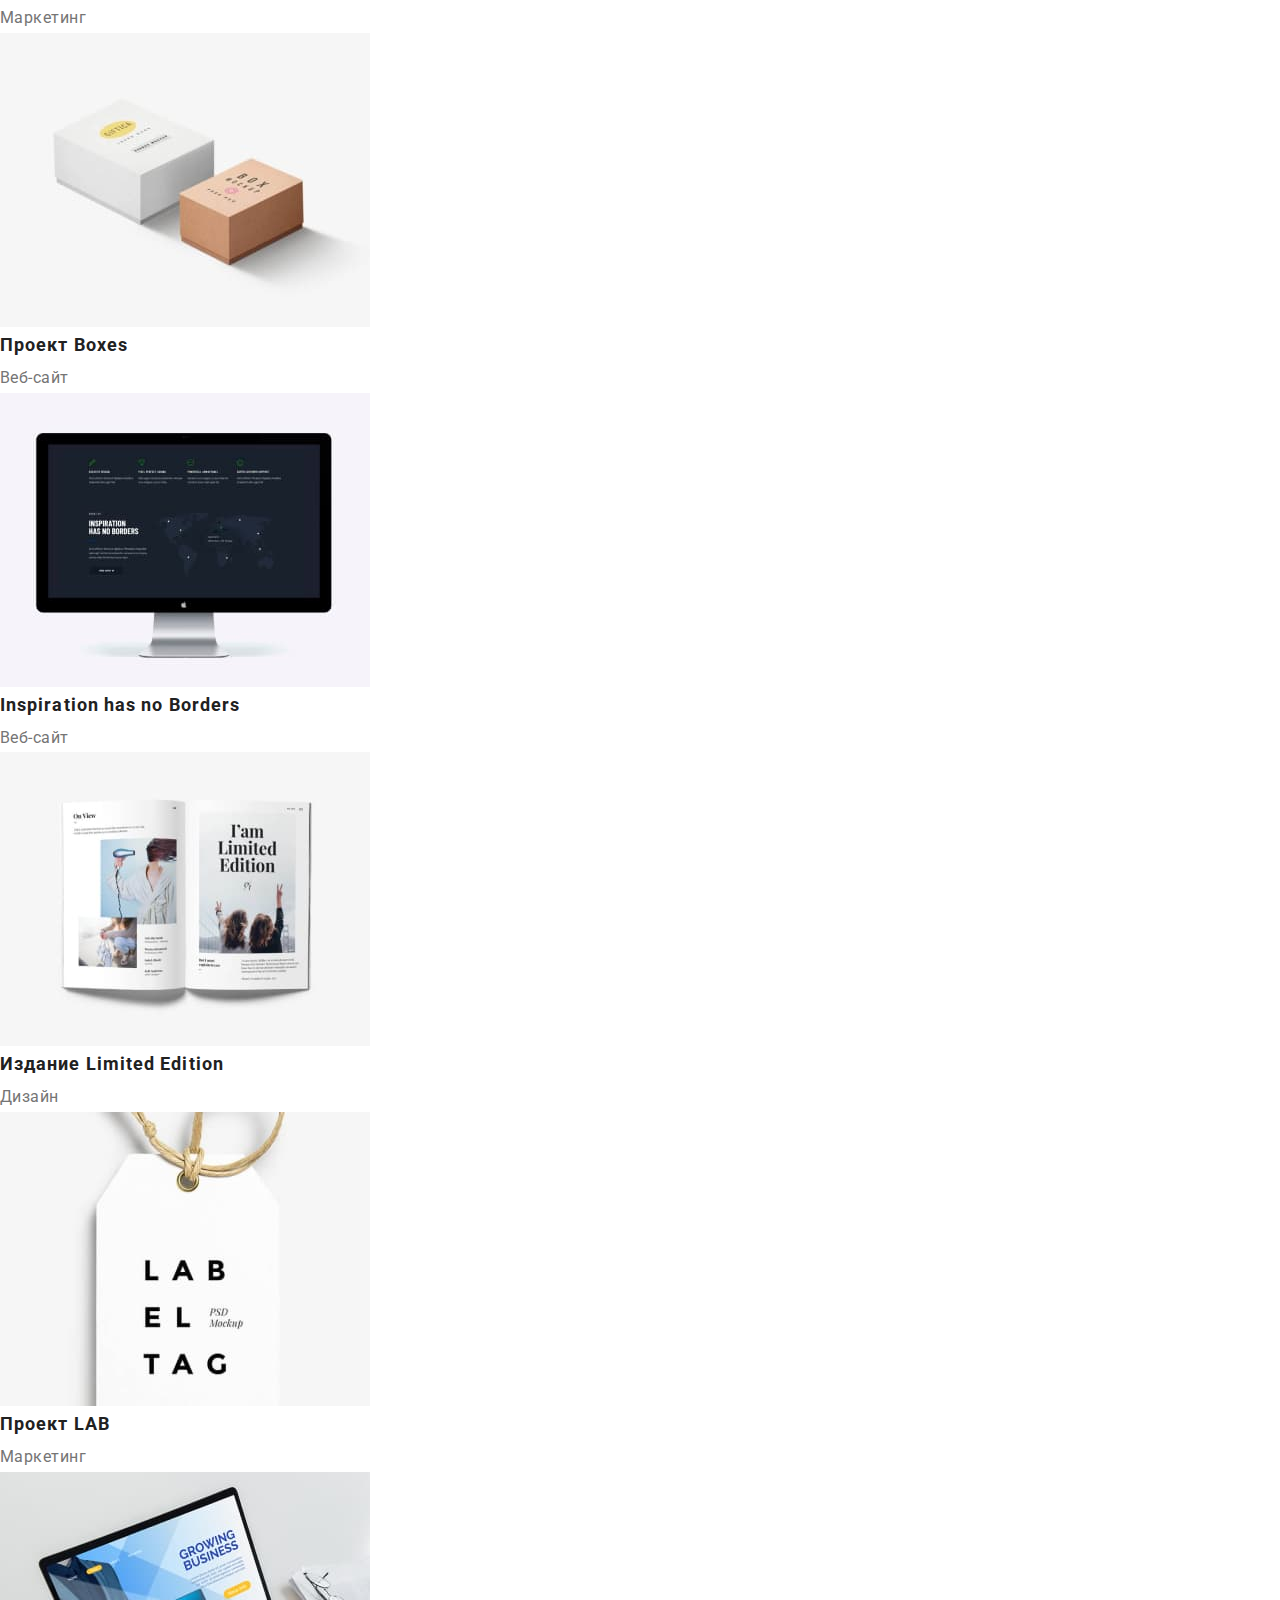
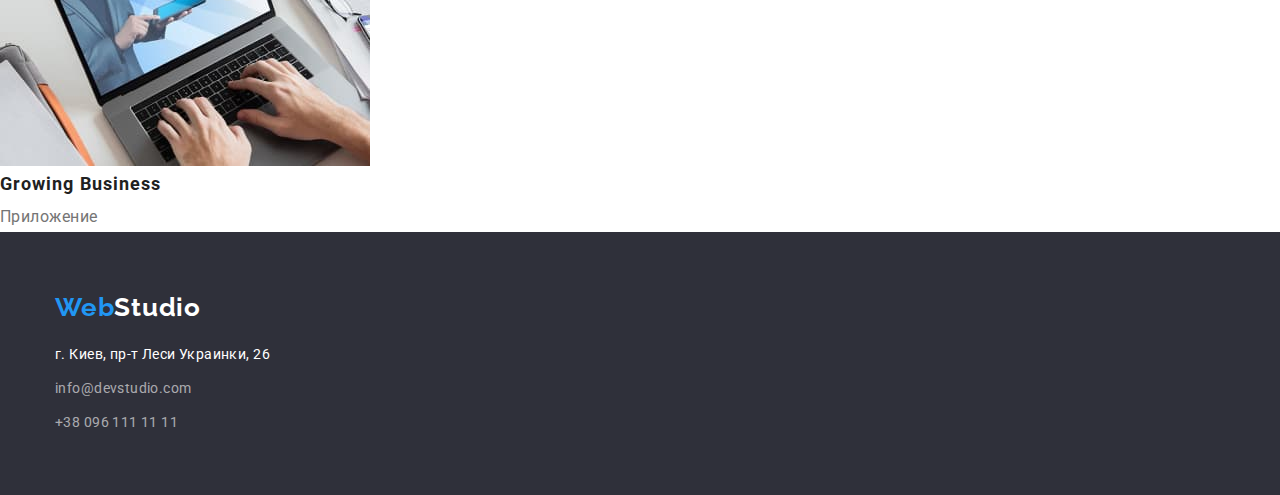
==== commit 50787b78: "Finif first page" ====
--- a/portfolio.html
+++ b/portfolio.html
@@ -169,24 +169,28 @@
     </main>
     <!--Подвал страницы-->
     <footer class="footer">
-      <a href="./" class="logo" lang="en"
-        >Web<span class="footer-logo">Studio</span></a
-      >
-      <address>
-        <ul class="list">
-          <li class="address-footer">г. Киев, пр-т Леси Украинки, 26</li>
-          <li>
-            <a class="link contact-footer" href="maito:info@devstudio.com"
-              >info@devstudio.com</a
-            >
-          </li>
-          <li>
-            <a class="link contact-footer" href="tel:+380961111111"
-              >+38 096 111 11 11</a
-            >
-          </li>
-        </ul>
-      </address>
+      <div class="container">
+        <a class="logo logo-footer" href="./" lang="en"
+          >Web<span class="footer-logo">Studio</span></a
+        >
+        <address>
+          <ul class="list footer-list">
+            <li class="address-footer">г. Киев, пр-т Леси Украинки, 26</li>
+            <li>
+              <a
+                class="link contact-footer footer-mail"
+                href="maito:info@devstudio.com"
+                >info@devstudio.com</a
+              >
+            </li>
+            <li>
+              <a class="link contact-footer footer-tel" href="tel:+380961111111"
+                >+38 096 111 11 11</a
+              >
+            </li>
+          </ul>
+        </address>
+      </div>
     </footer>
   </body>
 </html>
--- a/css/styles.css
+++ b/css/styles.css
@@ -251,6 +251,10 @@
 
 /* work-examples */
 
+.card-examples {
+  flex-basis: calc((100% - 60px) / 3);
+}
+
 .work-examples {
   color: var(--title-text-color);
   font-weight: 700;
@@ -270,6 +274,15 @@
 
 .section-team {
   background-color: var(--second-background-color);
+}
+
+.card-team {
+  flex-basis: calc((100% - 90px) / 4);
+  border-radius: 0px 0px 4px 4px;
+  background-color: var(--primary-white-color);
+  box-shadow: 0px 1px 3px rgba(0, 0, 0, 0.12), 
+  0px 1px 1px rgba(0, 0, 0, 0.14), 
+  0px 2px 1px rgba(0, 0, 0, 0.2);
 }
 
 .list-team {
@@ -332,6 +345,17 @@
   line-height: 1.71;
   letter-spacing: 0.03em;
   color: rgba(255, 255, 255, 0.6);
+}
+
+.footer-mail {
+  display: block;
+  margin-top: 10px;
+}
+
+.footer-tel {
+  display: block;
+  margin-top: 10px;
+  padding-bottom: 60px;
 }
 
 /* portfolio.html */
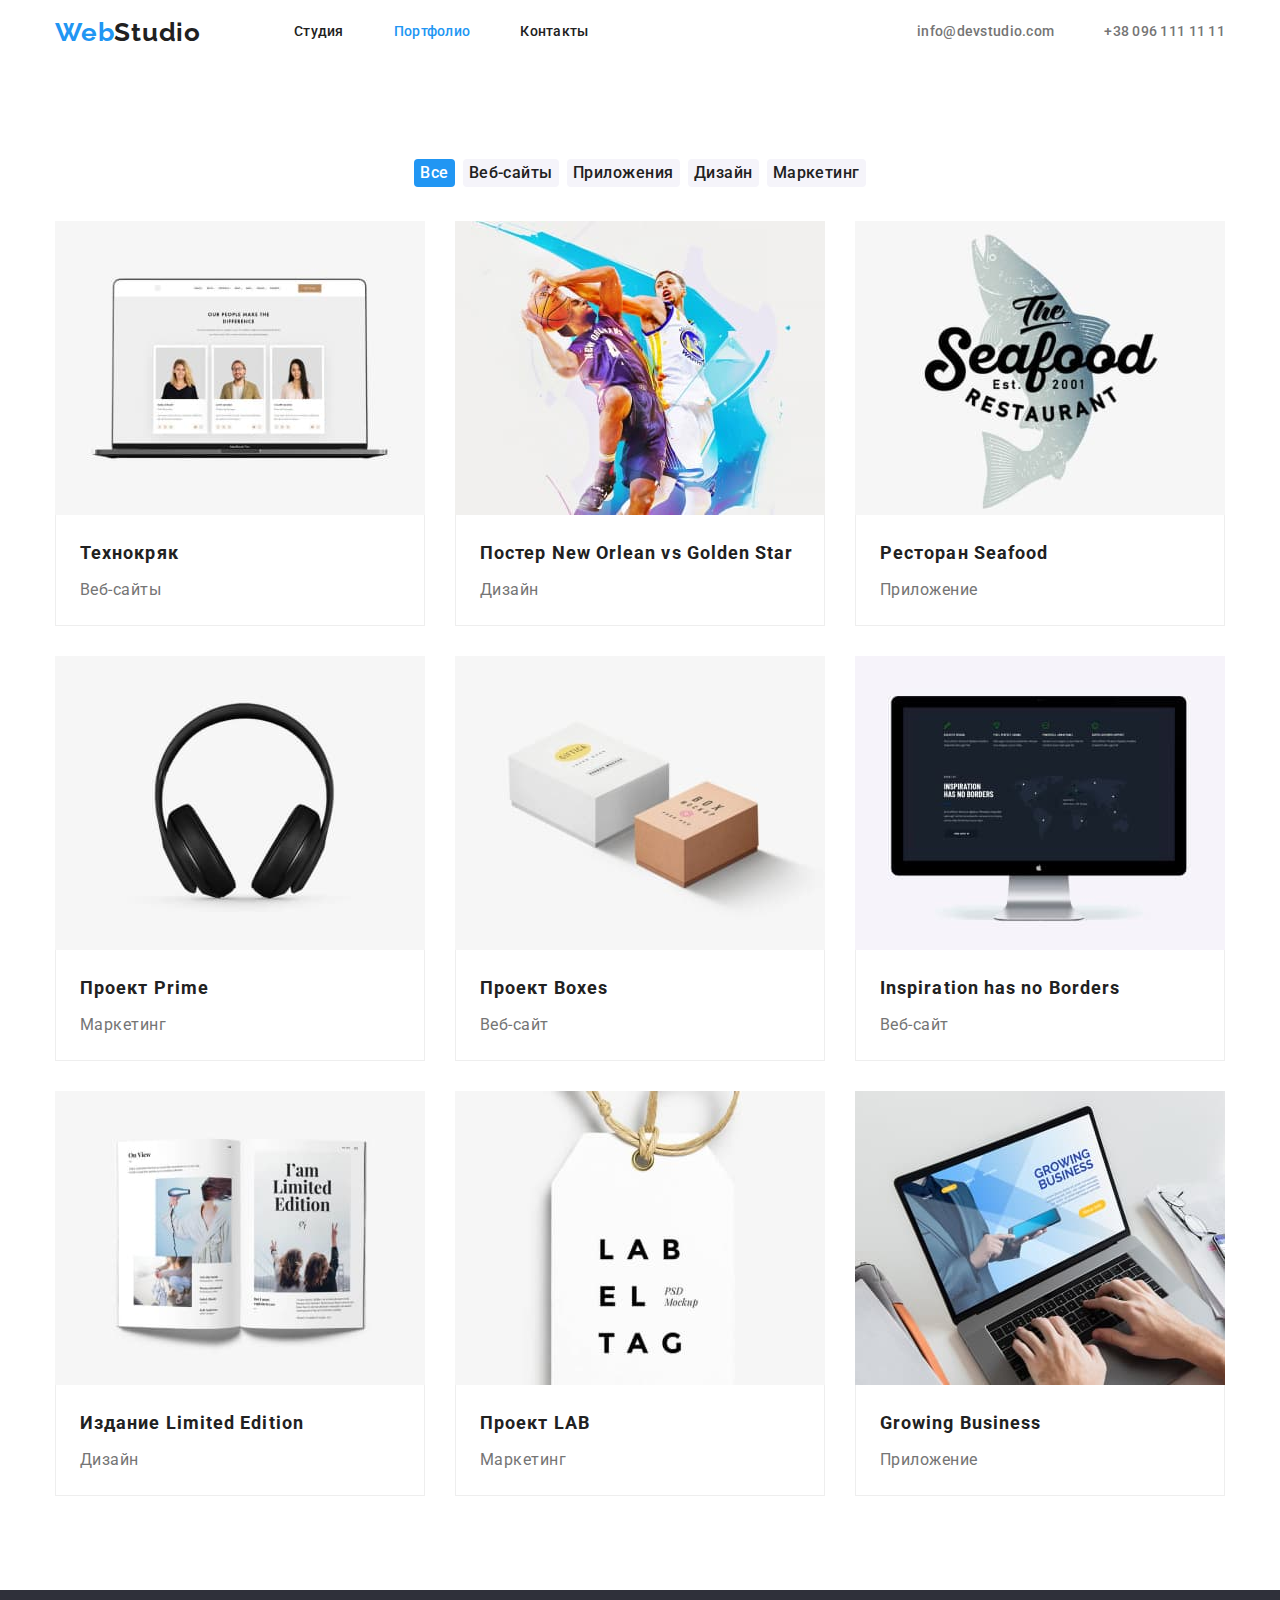
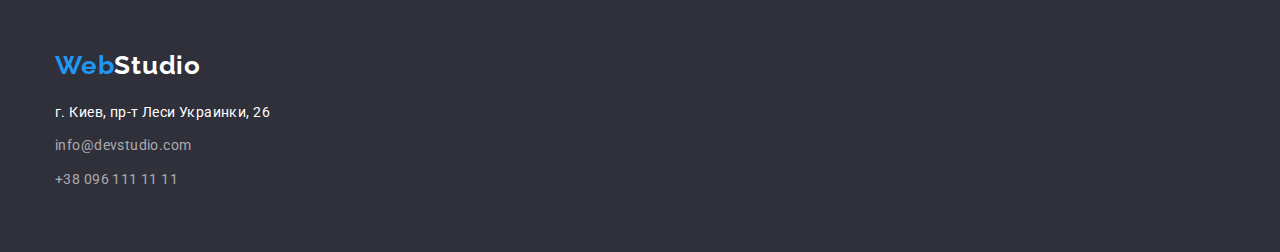
==== commit 0df6677f: "homework #3 completed" ====
--- a/portfolio.html
+++ b/portfolio.html
@@ -55,116 +55,140 @@
     </header>
     <main>
       <!-- Фильтр -->
-      <section class="projects">
-        <h1 class="visually-hidden">Примеры наших проектов</h1>
-        <ul class="filter list">
-          <li>
-            <button type="button" class="button-filter current">Все</button>
-          </li>
-          <li>
-            <button type="button" class="button-filter">Веб-сайты</button>
-          </li>
-          <li>
-            <button type="button" class="button-filter">Приложения</button>
-          </li>
-          <li><button type="button" class="button-filter">Дизайн</button></li>
-          <li>
-            <button type="button" class="button-filter">Маркетинг</button>
-          </li>
-        </ul>
+      <section class="section projects">
+        <div class="container projects-container">
+          <h1 class="visually-hidden">Примеры наших проектов</h1>
+          <ul class="filter list list-projects">
+            <li class="projects-menu">
+              <button type="button" class="button-filter current">Все</button>
+            </li>
+            <li class="projects-menu">
+              <button type="button" class="button-filter">Веб-сайты</button>
+            </li>
+            <li class="projects-menu">
+              <button type="button" class="button-filter">Приложения</button>
+            </li>
+            <li class="projects-menu">
+              <button type="button" class="button-filter">Дизайн</button>
+            </li>
+            <li class="projects-menu">
+              <button type="button" class="button-filter">Маркетинг</button>
+            </li>
+          </ul>
+        </div>
         <!-- Пример проектов -->
-        <ul class="sample-projects list">
-          <li>
-            <img
-              src="./images/img7.jpg"
-              alt="Технокряк"
-              width="370"
-              height="294"
-            />
-            <h2 class="title-projects">Технокряк</h2>
-            <p class="all-sites">Веб-сайты</p>
-          </li>
-          <li>
-            <img
-              src="./images/img8.jpg"
-              alt="Постер New Orlean vs Golden Star"
-              width="370"
-              height="294"
-            />
-            <h2 class="title-projects">Постер New Orlean vs Golden Star</h2>
-            <p class="all-sitest">Дизайн</p>
-          </li>
-          <li>
-            <img
-              src="./images/img9.jpg"
-              alt="Ресторан Seafood"
-              width="370"
-              height="294"
-            />
-            <h2 class="title-projects">Ресторан Seafood</h2>
-            <p class="all-sites">Приложение</p>
-          </li>
-          <li>
-            <img
-              src="./images/img10.jpg"
-              alt="Проект Prime"
-              width="370"
-              height="294"
-            />
-            <h2 class="title-projects">Проект Prime</h2>
-            <p class="all-sites">Маркетинг</p>
-          </li>
-          <li>
-            <img
-              src="./images/img11.jpg"
-              alt="Проект Boxes"
-              width="370"
-              height="294"
-            />
-            <h2 class="title-projects">Проект Boxes</h2>
-            <p class="all-sites">Веб-сайт</p>
-          </li>
-          <li>
-            <img
-              src="./images/img12.jpg"
-              alt="Inspiration has no Borders"
-              width="370"
-              height="294"
-            />
-            <h2 class="title-projects">Inspiration has no Borders</h2>
-            <p class="all-sites">Веб-сайт</p>
-          </li>
-          <li>
-            <img
-              src="./images/img13.jpg"
-              alt="Издание Limited Edition"
-              width="370"
-              height="294"
-            />
-            <h2 class="title-projects">Издание Limited Edition</h2>
-            <p class="all-sites">Дизайн</p>
-          </li>
-          <li>
-            <img
-              src="./images/img14.jpg"
-              alt="Проект LAB"
-              width="370"
-              height="294"
-            />
-            <h2 class="title-projects">Проект LAB</h2>
-            <p class="all-sites">Маркетинг</p>
-          </li>
-          <li>
-            <img
-              src="./images/img15.jpg"
-              alt="Growing Business"
-              width="370"
-              height="294"
-            />
-            <h2 class="title-projects">Growing Business</h2>
-            <p class="all-sites">Приложение</p>
-          </li>
-        </ul>
+        <div class="container container-sample-projects">
+          <ul class="sample-projects list">
+            <li class="projects-cart">
+              <img
+                src="./images/img7.jpg"
+                alt="Технокряк"
+                width="370"
+                height="294"
+              />
+              <div class="projects-title-sites">
+                <h2 class="title-projects">Технокряк</h2>
+                <p class="all-sites">Веб-сайты</p>
+              </div>
+            </li>
+            <li class="projects-cart">
+              <img
+                src="./images/img8.jpg"
+                alt="Постер New Orlean vs Golden Star"
+                width="370"
+                height="294"
+              />
+              <div class="projects-title-sites">
+                <h2 class="title-projects">Постер New Orlean vs Golden Star</h2>
+                <p class="all-sites">Дизайн</p>
+              </div>
+            </li>
+            <li class="projects-cart">
+              <img
+                src="./images/img9.jpg"
+                alt="Ресторан Seafood"
+                width="370"
+                height="294"
+              />
+              <div class="projects-title-sites">
+                <h2 class="title-projects">Ресторан Seafood</h2>
+                <p class="all-sites">Приложение</p>
+              </div>
+            </li>
+            <li class="projects-cart">
+              <img
+                src="./images/img10.jpg"
+                alt="Проект Prime"
+                width="370"
+                height="294"
+              />
+              <div class="projects-title-sites">
+                <h2 class="title-projects">Проект Prime</h2>
+                <p class="all-sites">Маркетинг</p>
+              </div>
+            </li>
+            <li class="projects-cart">
+              <img
+                src="./images/img11.jpg"
+                alt="Проект Boxes"
+                width="370"
+                height="294"
+              />
+              <div class="projects-title-sites">
+                <h2 class="title-projects">Проект Boxes</h2>
+                <p class="all-sites">Веб-сайт</p>
+              </div>
+            </li>
+            <li class="projects-cart">
+              <img
+                src="./images/img12.jpg"
+                alt="Inspiration has no Borders"
+                width="370"
+                height="294"
+              />
+              <div class="projects-title-sites">
+                <h2 class="title-projects">Inspiration has no Borders</h2>
+                <p class="all-sites">Веб-сайт</p>
+              </div>
+            </li>
+            <li class="projects-cart">
+              <img
+                src="./images/img13.jpg"
+                alt="Издание Limited Edition"
+                width="370"
+                height="294"
+              />
+              <div class="projects-title-sites">
+                <h2 class="title-projects">Издание Limited Edition</h2>
+                <p class="all-sites">Дизайн</p>
+              </div>
+            </li>
+            <li class="projects-cart">
+              <img
+                src="./images/img14.jpg"
+                alt="Проект LAB"
+                width="370"
+                height="294"
+              />
+              <div class="projects-title-sites">
+                <h2 class="title-projects">Проект LAB</h2>
+                <p class="all-sites">Маркетинг</p>
+              </div>
+            </li>
+            <li class="projects-cart">
+              <img
+                src="./images/img15.jpg"
+                alt="Growing Business"
+                width="370"
+                height="294"
+              />
+              <div class="projects-title-sites">
+                <h2 class="title-projects">Growing Business</h2>
+                <p class="all-sites">Приложение</p>
+              </div>
+            </li>
+          </ul>
+        </div>
       </section>
     </main>
     <!--Подвал страницы-->
--- a/css/styles.css
+++ b/css/styles.css
@@ -200,6 +200,10 @@
 
 /* advantage */
 
+.advantage-container {
+  padding-top: 94px;
+}
+
 .visually-hidden {
   position: absolute;
   width: 1px;
@@ -247,6 +251,7 @@
 line-height: 1.87;
 letter-spacing: 0.03em;
 color:var(--primary-text-color);
+margin-top: 4px;
 }
 
 /* work-examples */
@@ -287,6 +292,7 @@
 
 .list-team {
   display: flex;
+  flex-wrap: wrap;
   gap: 30px;
 }
 
@@ -307,13 +313,16 @@
   line-height: 1.18;
   letter-spacing: 0.03em;
   text-align: center;
-  margin-bottom: 10px;
-  margin-top: 30px;
+}
+
+.team-profession-title {
+  padding-top: 30px;
+  padding-bottom: 30px;
 }
 
 .profession {
-  margin-bottom: 30px;
   text-align: center;
+  margin-top: 10px;
 }
 
 /* footer */
@@ -361,6 +370,23 @@
 /* portfolio.html */
 
 /* filter */
+
+.projects-container {
+  display: flex;
+  align-items: center;
+  padding-bottom: 34px;
+}
+
+.list-projects {
+  display: flex;
+  align-items: center;
+  margin-left: auto;
+  margin-right: auto;
+}
+
+.projects-menu:not(:last-child){
+  margin-right: 8px;
+}
 
 .button-filter {
   background: var(--second-background-color);
@@ -383,6 +409,12 @@
 
 /* sample projects */
 
+.sample-projects {
+  display: flex;
+  flex-wrap: wrap;
+  gap: 30px;
+}
+
 .title-projects {
   font-weight: 700;
   font-size: 18px;
@@ -390,3 +422,14 @@
   letter-spacing: 0.06em;
   color: var(--title-text-color);
 }
+
+.projects-cart {
+flex-basis: calc((100% - 60px) / 3);
+}
+
+.projects-title-sites {
+border: 1px solid #EEEEEE;
+padding: 20px 24px;
+border-top: none;
+background-color: var(--primary-white-color);
+}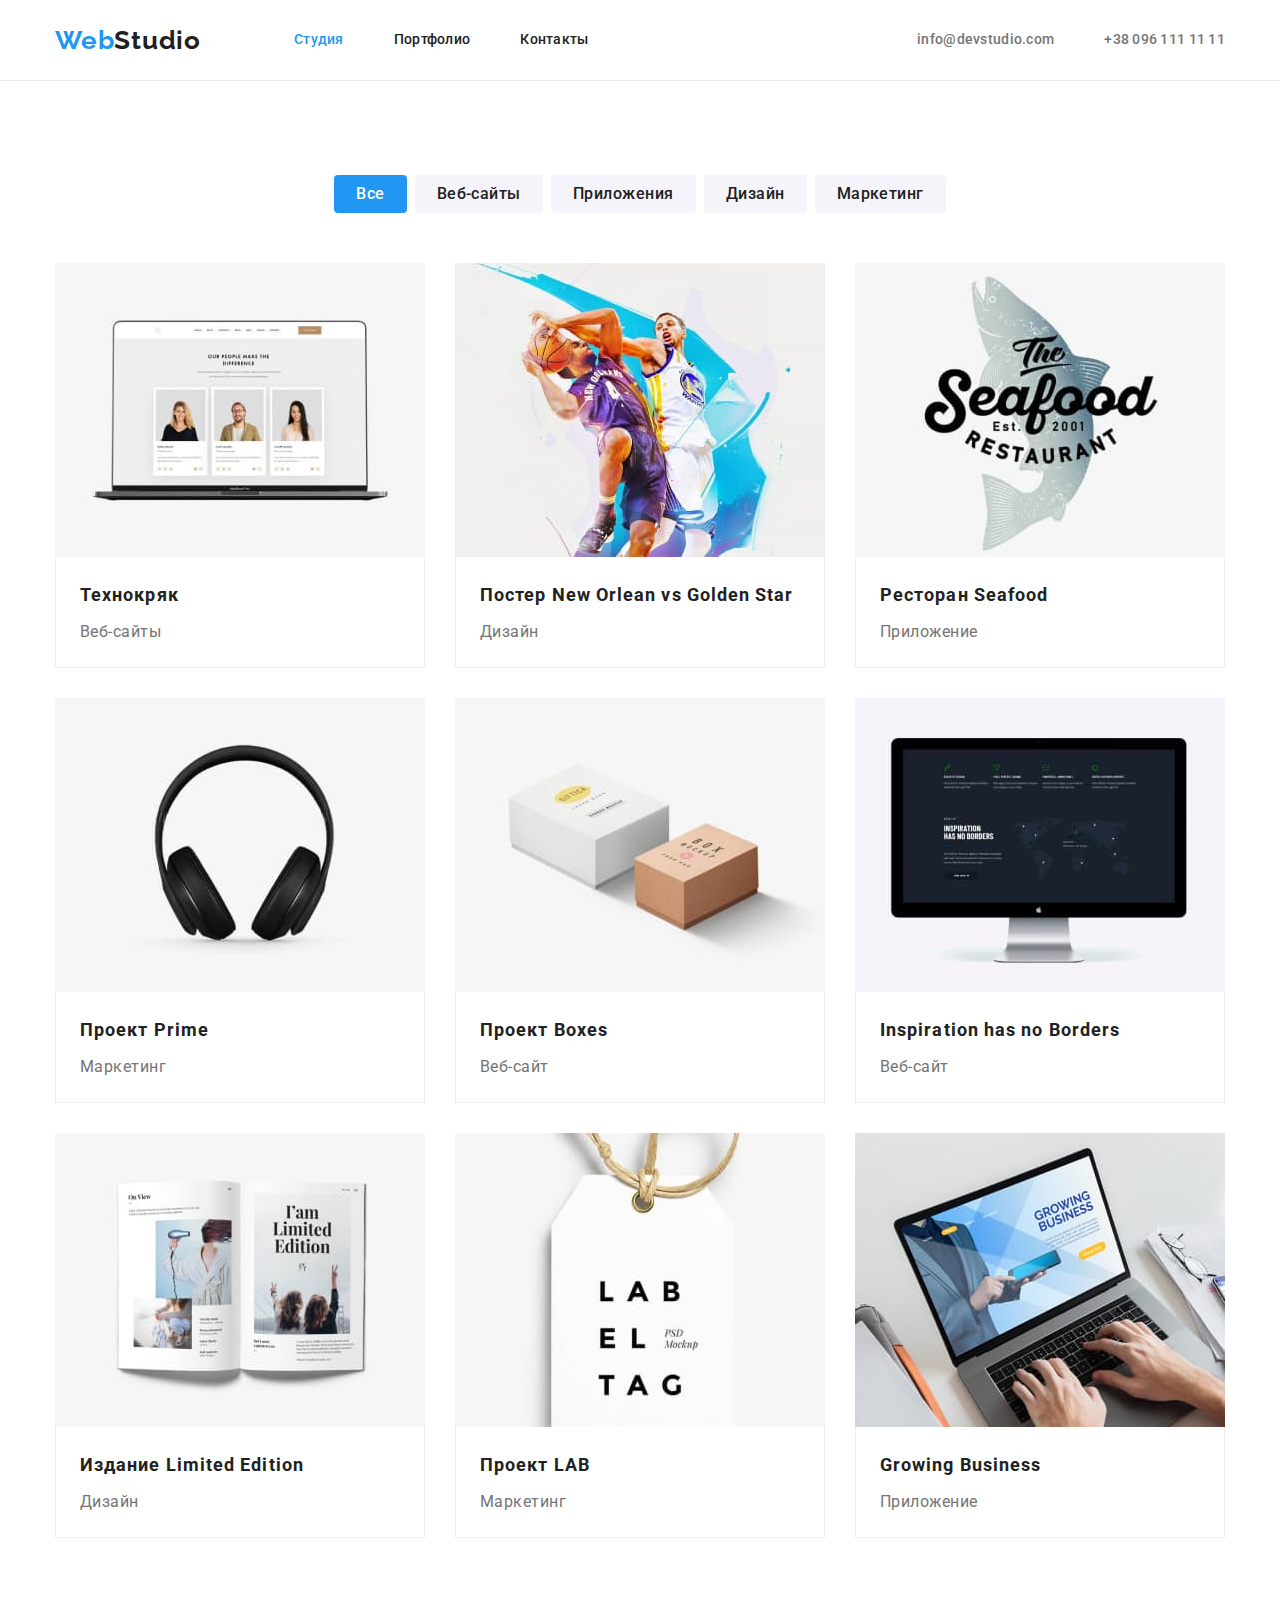
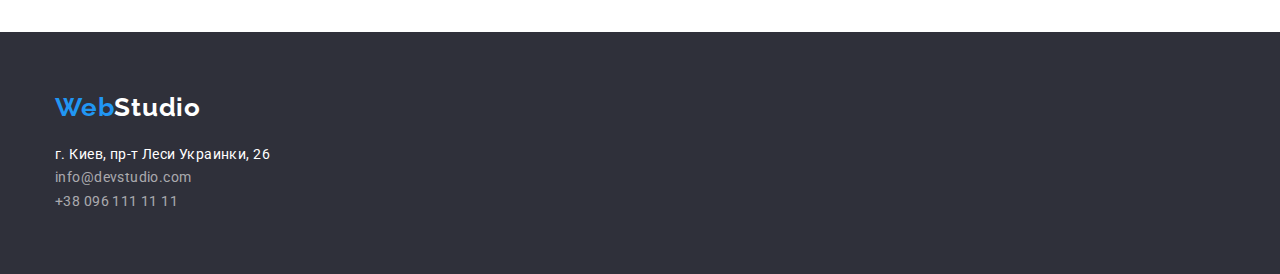
==== commit 93c6f0bf: "fixed bugs" ====
--- a/portfolio.html
+++ b/portfolio.html
@@ -27,12 +27,10 @@
           >
           <ul class="site-nav list">
             <li class="menu-item">
-              <a class="menu-link link" href="./">Студия</a>
+              <a class="menu-link link current" href="./">Студия</a>
             </li>
             <li class="menu-item">
-              <a class="menu-link link current" href="./portfolio.html"
-                >Портфолио</a
-              >
+              <a class="menu-link link" href="./portfolio.html">Портфолио</a>
             </li>
             <li class="menu-item">
               <a class="menu-link link" href="./">Контакты</a>
@@ -40,7 +38,7 @@
           </ul>
         </nav>
         <ul class="list contact-details">
-          <li>
+          <li class="mail-link">
             <a class="link mail-header" href="maito:info@devstudio.com"
               >info@devstudio.com</a
             >
--- a/css/styles.css
+++ b/css/styles.css
@@ -77,6 +77,10 @@
 
 /* site-nav */
 
+.page-header {
+  border-bottom: 1px solid #ECECEC;
+}
+
 .page-header-container {
 display: flex;
 align-items: center;
@@ -108,8 +112,8 @@
 }
 
 .menu-link {
-padding-top: 24px;
-padding-bottom: 25px;
+padding-top: 32px;
+padding-bottom: 32px;
 padding-left: 0;
 padding-right: 0;
 display: block;
@@ -138,8 +142,11 @@
   color: var(--accent-color);
 }
 
+.mail-link {
+  margin-right: 50px;
+}
+
 .mail-header {
-margin-right: 50px;
 margin-left: auto;
 padding-top: 24px;
 padding-bottom: 25px;
@@ -200,7 +207,7 @@
 
 /* advantage */
 
-.advantage-container {
+.advantage-section {
   padding-top: 94px;
 }
 
@@ -328,12 +335,12 @@
 /* footer */
 
 .footer {
+  padding: 60px 0;
   background-color: var(--hero-footer-color);
 }
 
 .logo-footer {
   display: block;
-  padding-top: 60px;
   margin-bottom: 20px;
   width: 145px;
 }
@@ -357,14 +364,11 @@
 }
 
 .footer-mail {
-  display: block;
   margin-top: 10px;
 }
 
 .footer-tel {
-  display: block;
   margin-top: 10px;
-  padding-bottom: 60px;
 }
 
 /* portfolio.html */
@@ -374,7 +378,7 @@
 .projects-container {
   display: flex;
   align-items: center;
-  padding-bottom: 34px;
+ margin-bottom: 50px;
 }
 
 .list-projects {
@@ -394,6 +398,7 @@
   font-weight: 500;
   font-size: 16px;
   line-height: 1.62;
+  padding: 6px 22px;
   letter-spacing: 0.03em;
   color: var(--title-text-color);
   cursor: pointer;
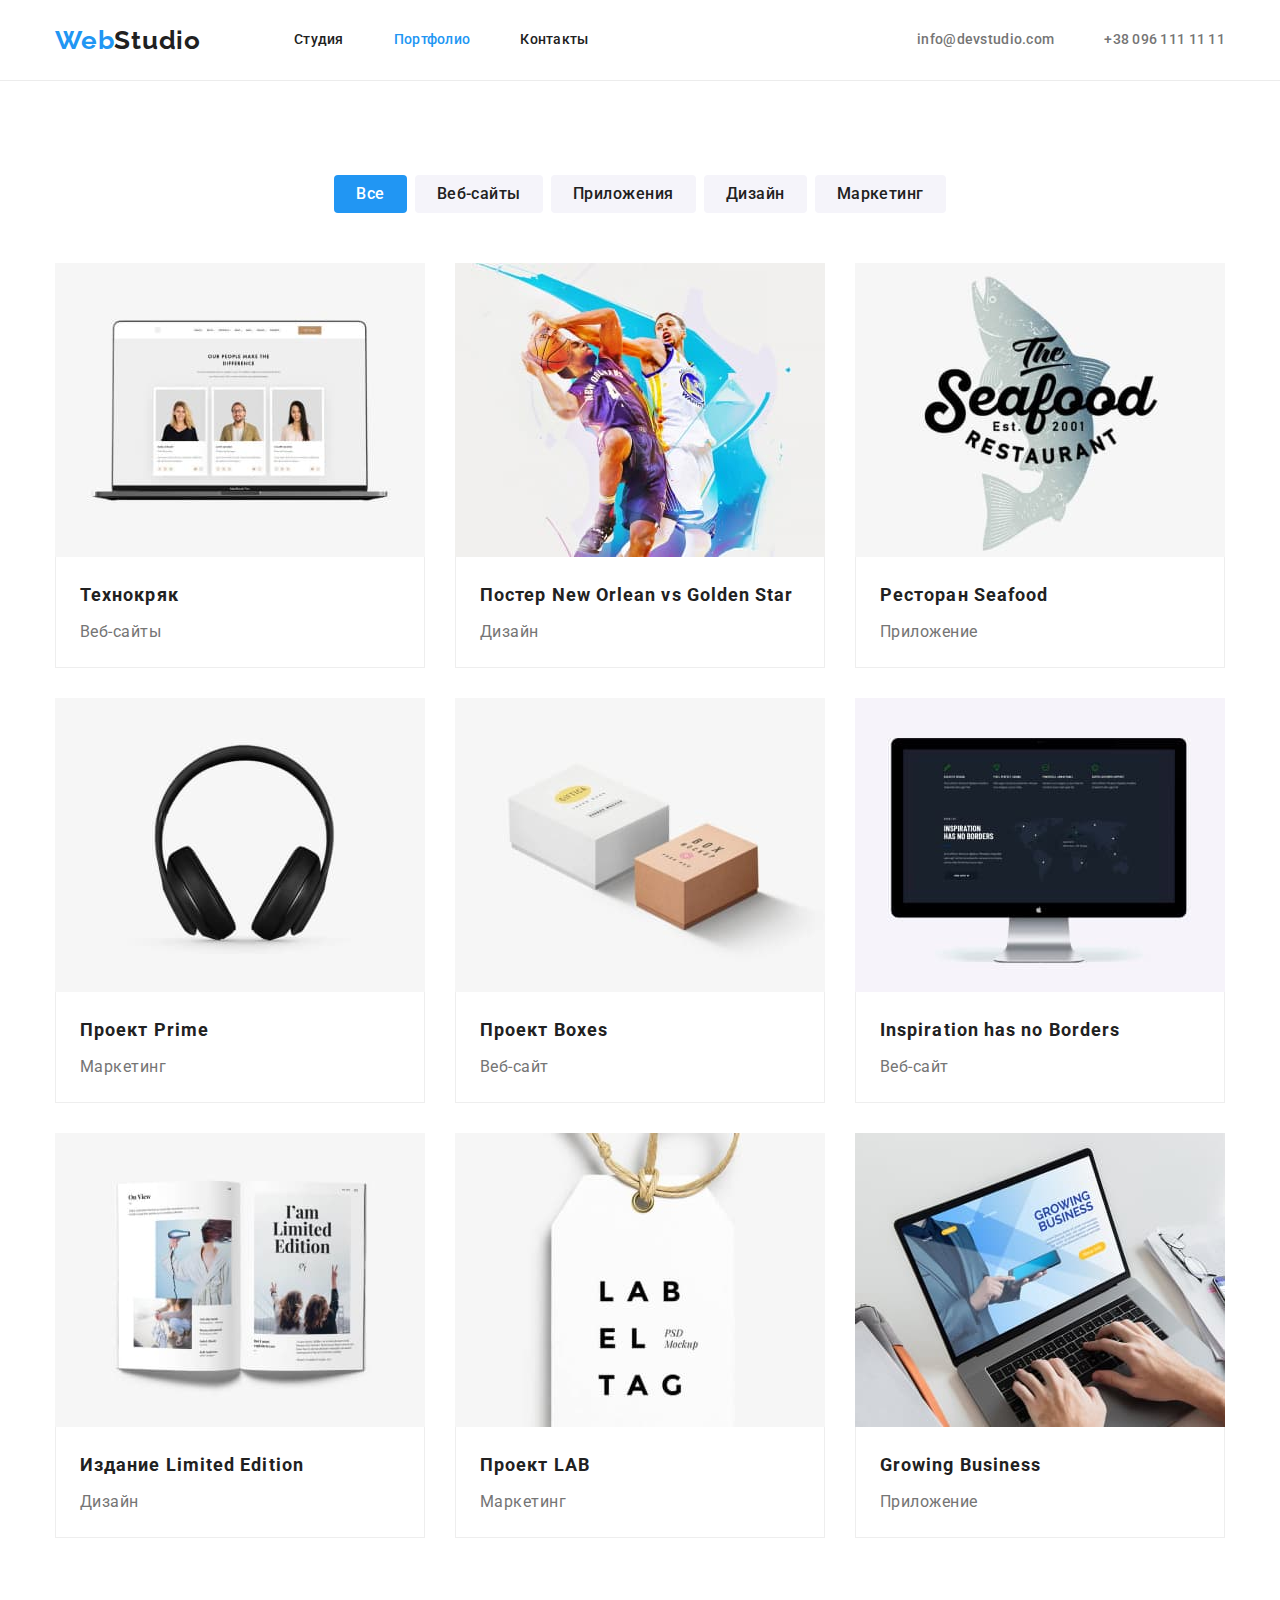
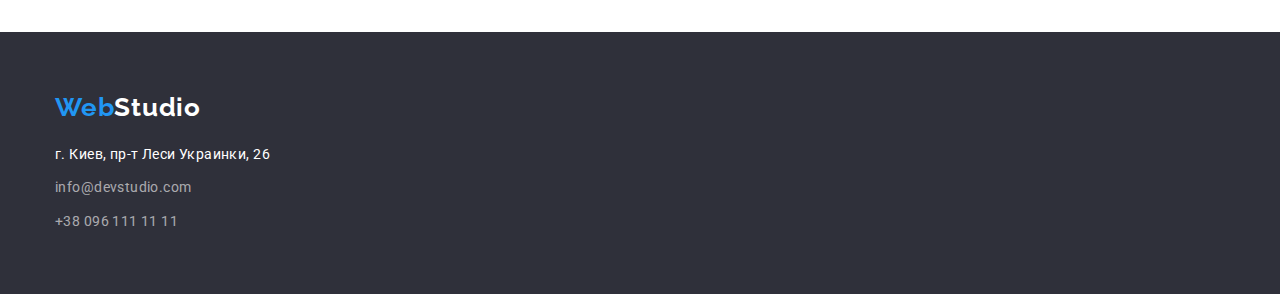
==== commit b34762e2: "handed in homework" ====
--- a/portfolio.html
+++ b/portfolio.html
@@ -27,10 +27,12 @@
           >
           <ul class="site-nav list">
             <li class="menu-item">
-              <a class="menu-link link current" href="./">Студия</a>
+              <a class="menu-link link" href="./">Студия</a>
             </li>
             <li class="menu-item">
-              <a class="menu-link link" href="./portfolio.html">Портфолио</a>
+              <a class="menu-link link current" href="./portfolio.html"
+                >Портфолио</a
+              >
             </li>
             <li class="menu-item">
               <a class="menu-link link" href="./">Контакты</a>
@@ -198,15 +200,13 @@
         <address>
           <ul class="list footer-list">
             <li class="address-footer">г. Киев, пр-т Леси Украинки, 26</li>
-            <li>
-              <a
-                class="link contact-footer footer-mail"
-                href="maito:info@devstudio.com"
+            <li class="footer-mail">
+              <a class="link contact-footer" href="maito:info@devstudio.com"
                 >info@devstudio.com</a
               >
             </li>
-            <li>
-              <a class="link contact-footer footer-tel" href="tel:+380961111111"
+            <li class="footer-tel">
+              <a class="link contact-footer" href="tel:+380961111111"
                 >+38 096 111 11 11</a
               >
             </li>
